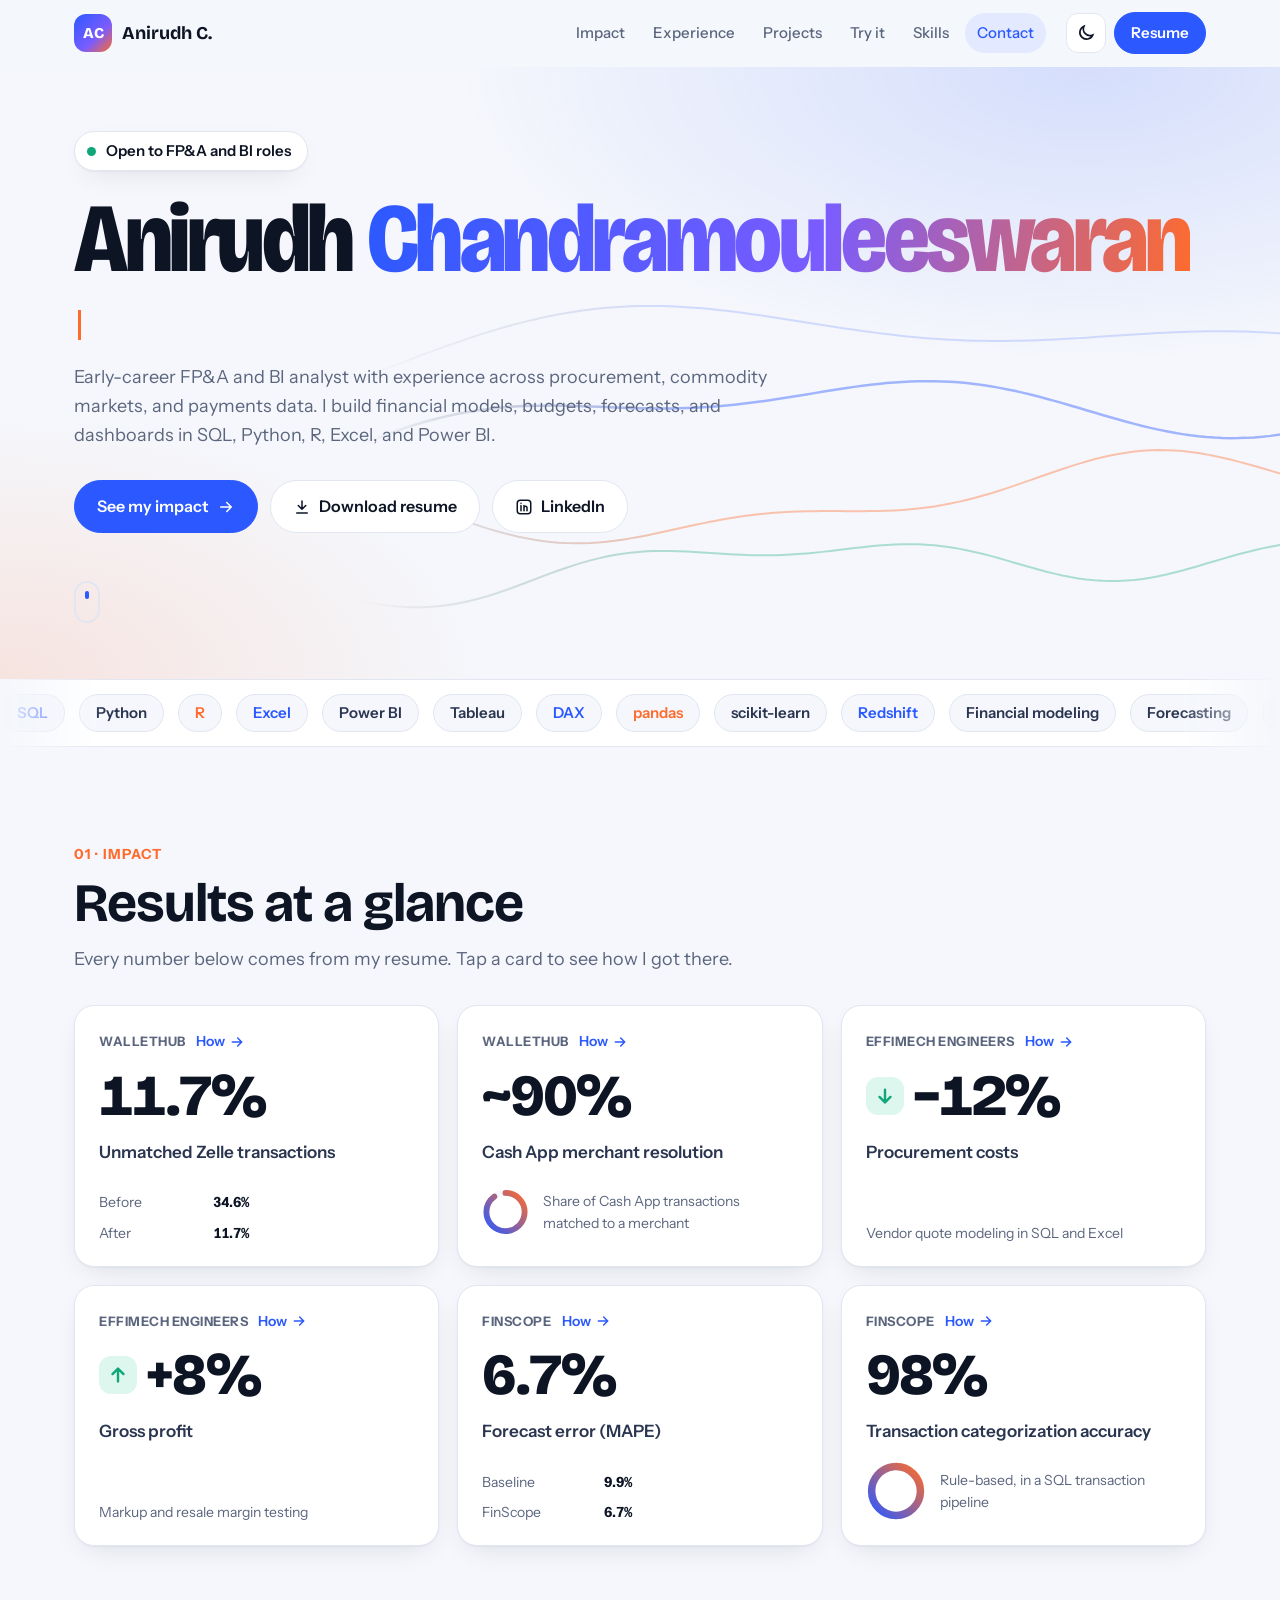
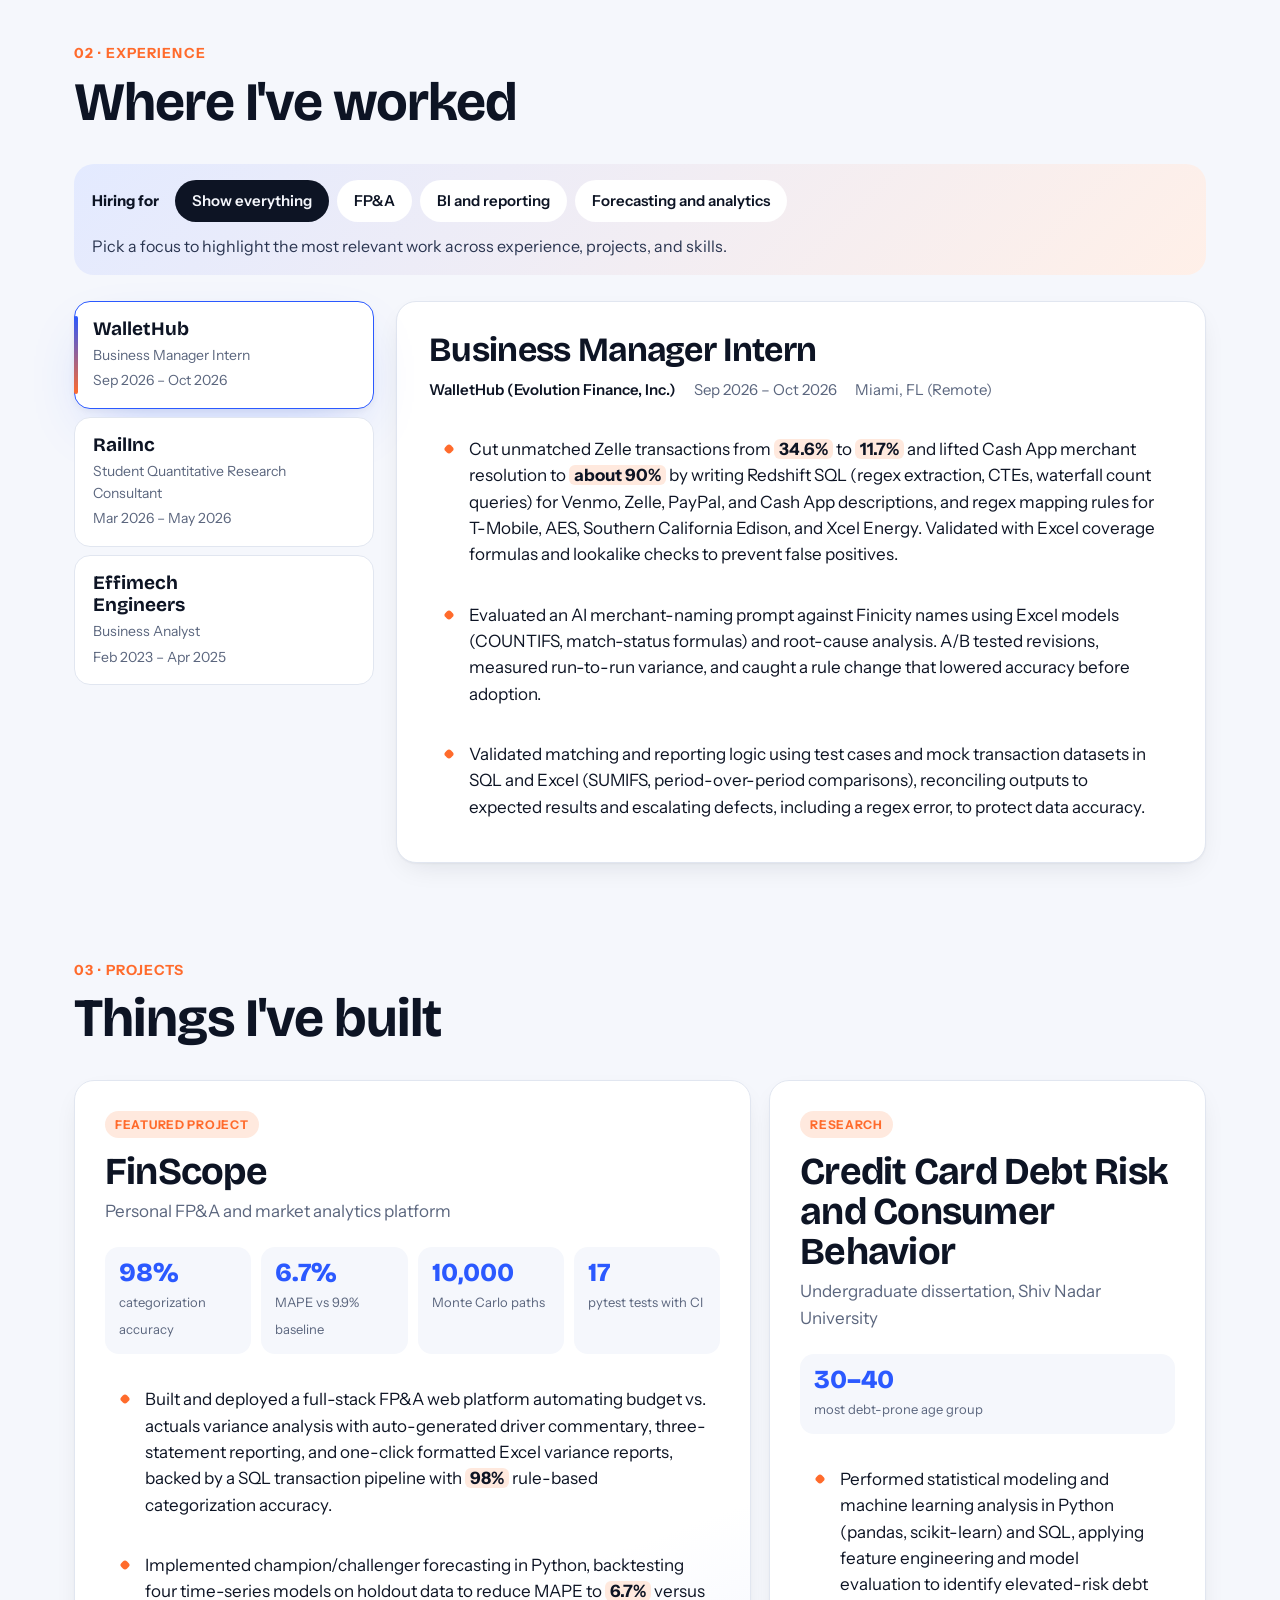
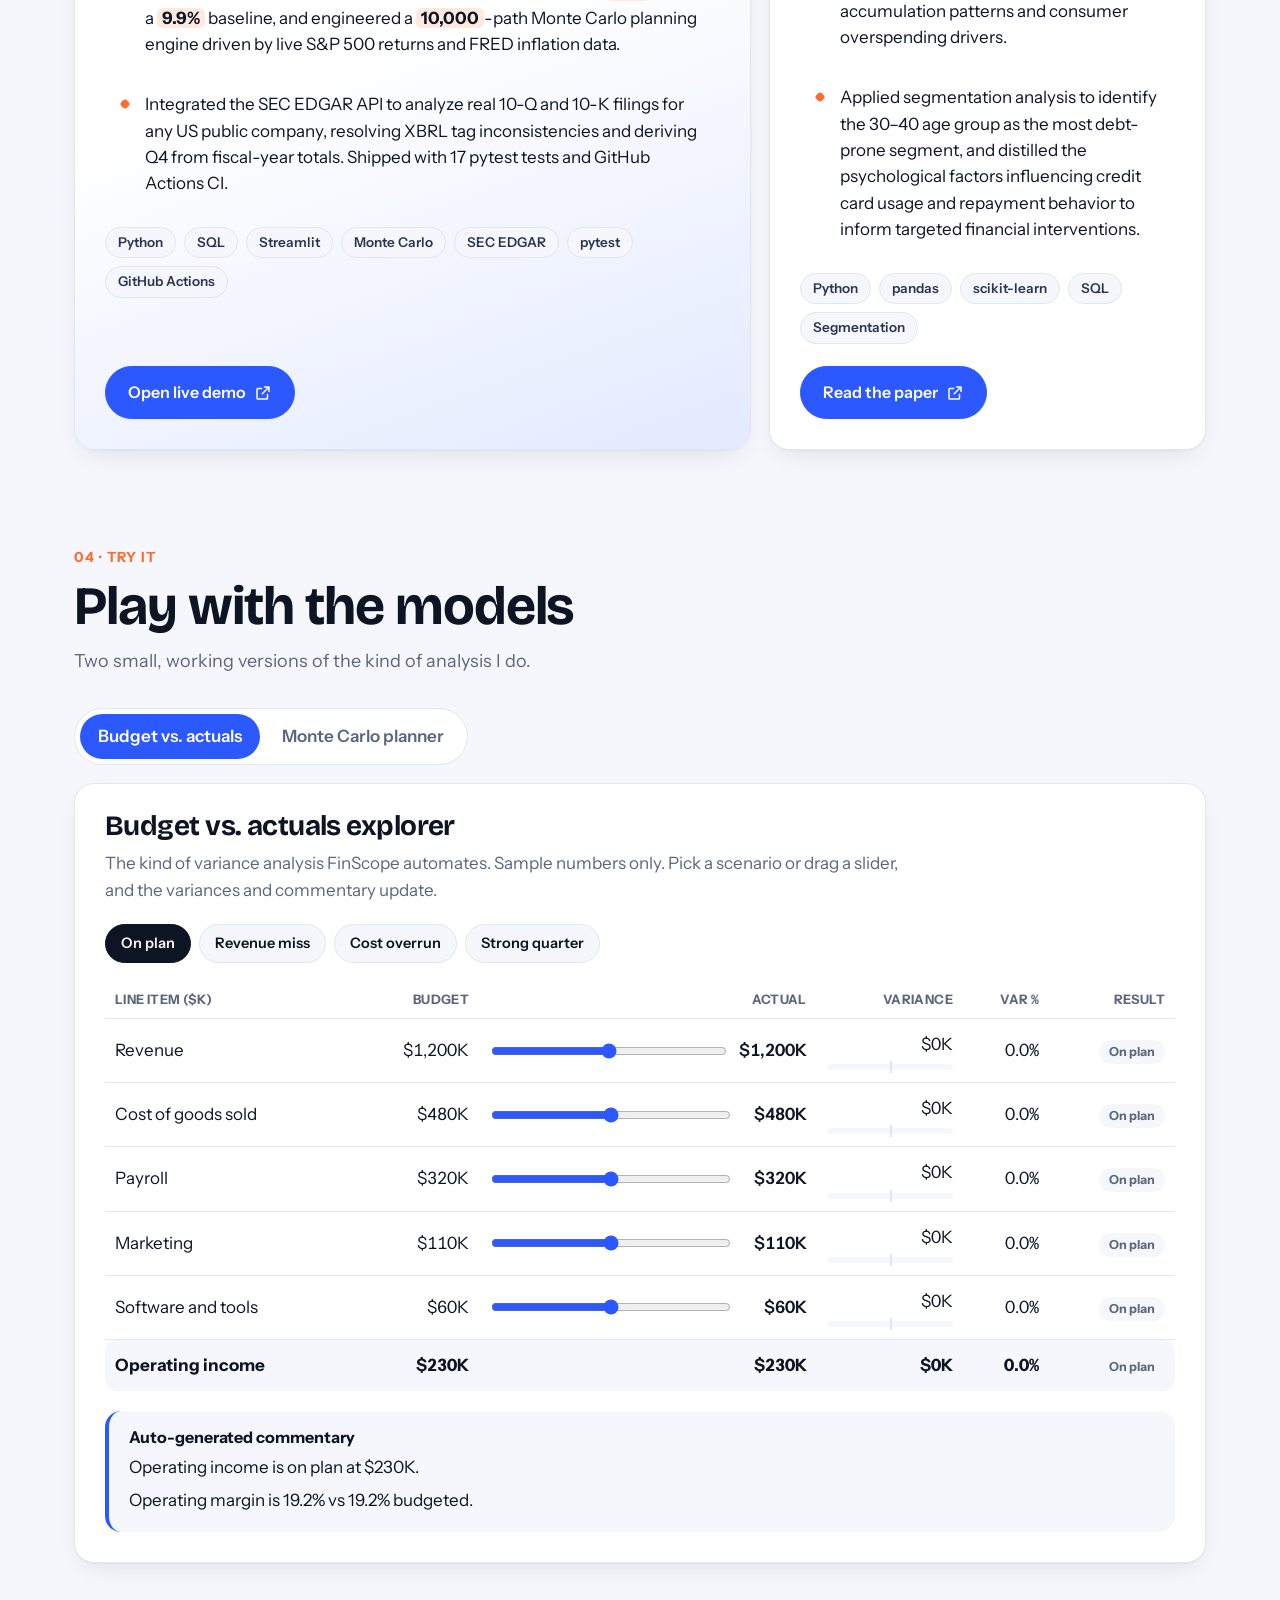
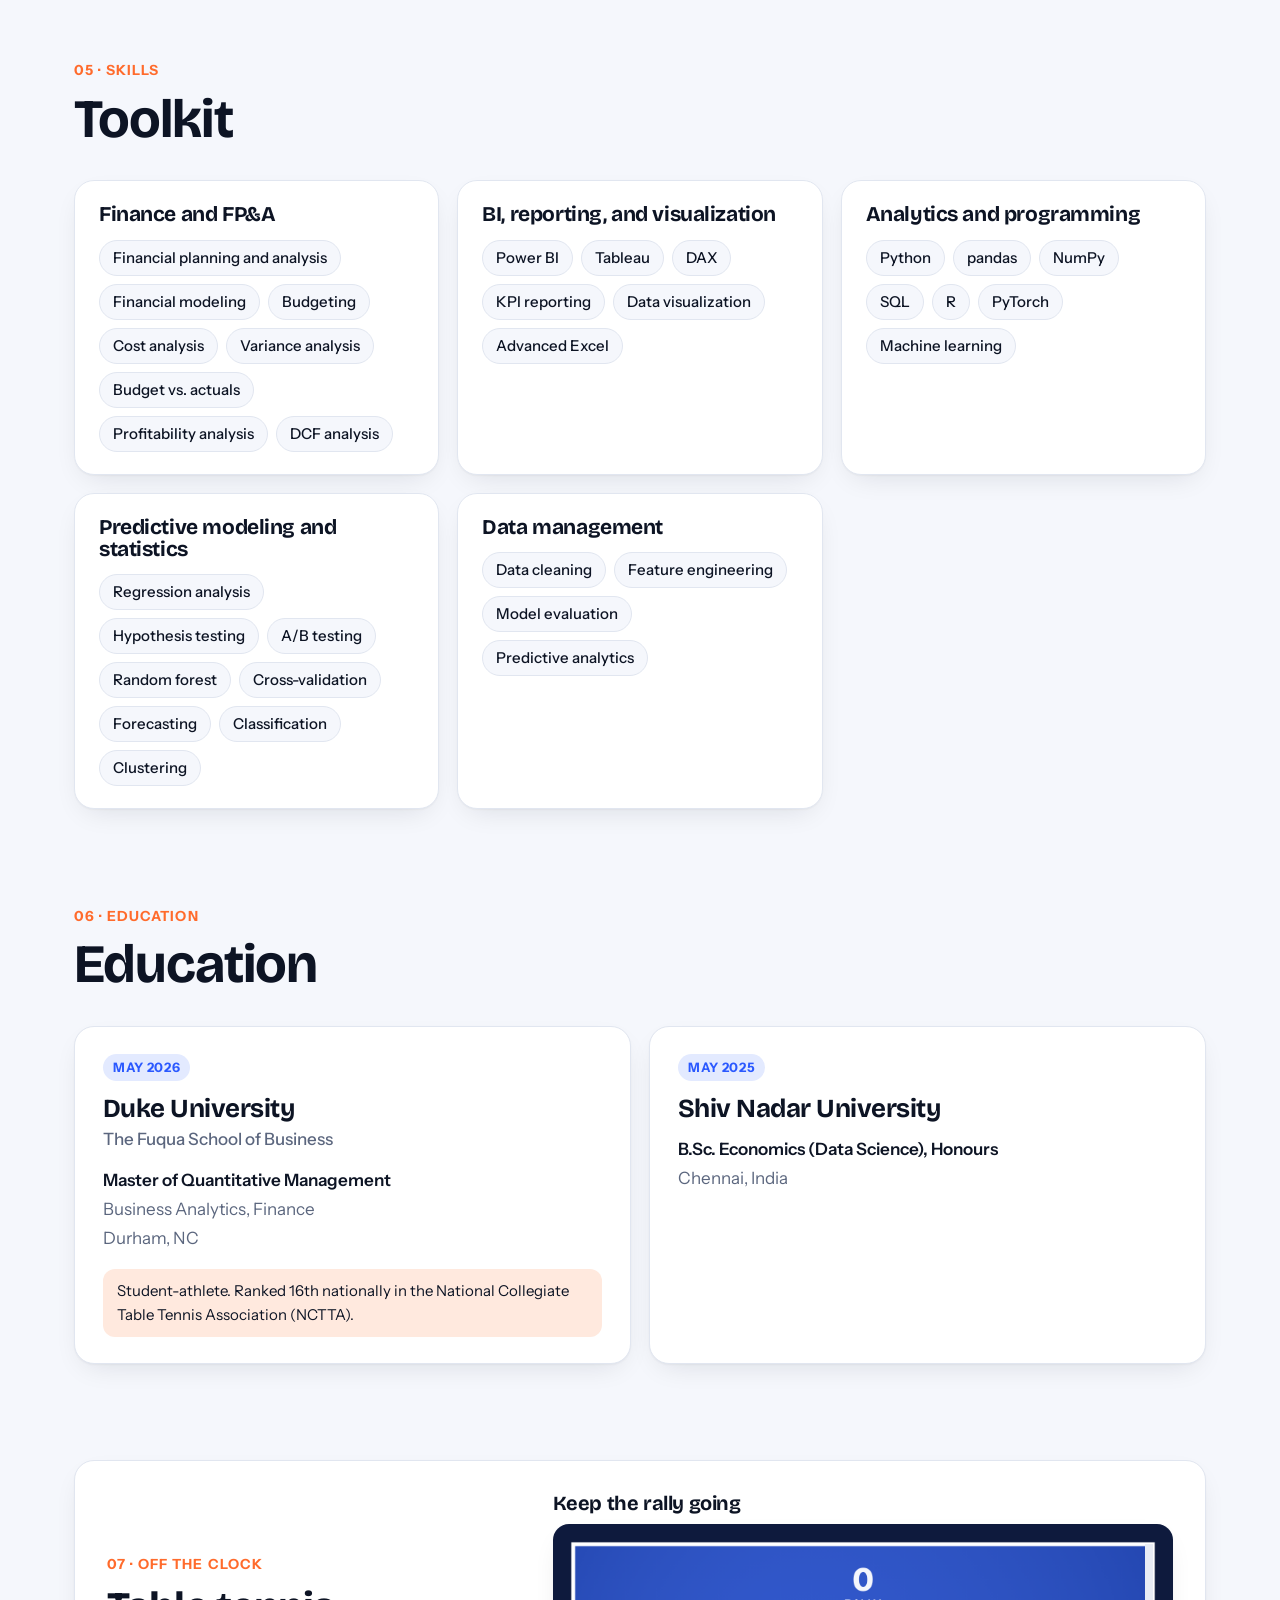
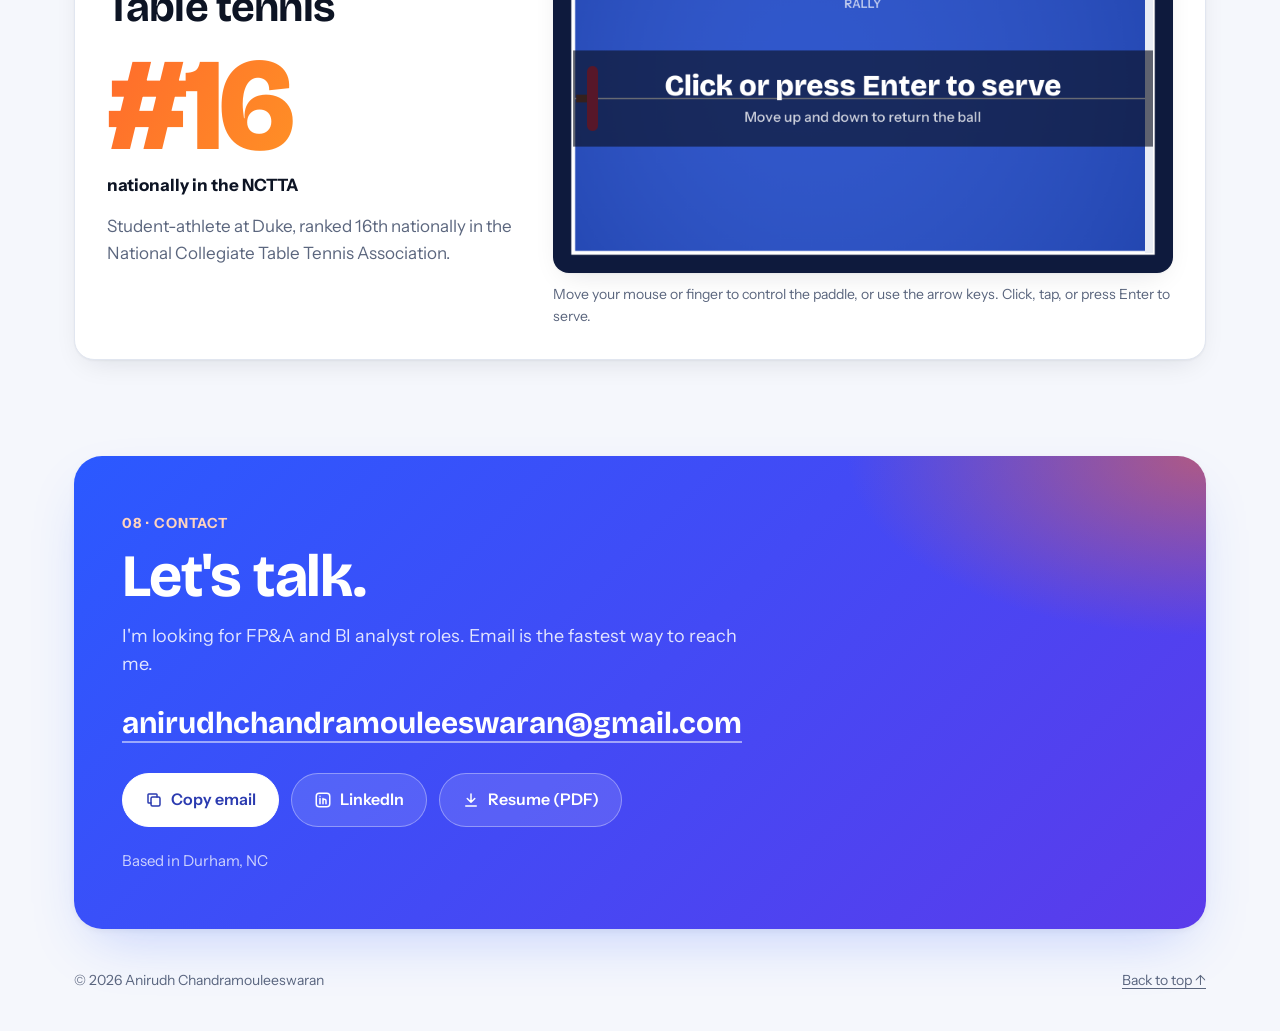
==== index.html @ bb1bf599 "Add files via upload" ====
<!DOCTYPE html>
<html lang="en">
<head>
  <meta charset="utf-8">
  <meta name="viewport" content="width=device-width, initial-scale=1, viewport-fit=cover">
  <title>Anirudh Chandramouleeswaran | FP&amp;A and BI Analyst</title>
  <meta name="description" content="Anirudh Chandramouleeswaran, FP&A and business intelligence analyst. Financial modeling, budgeting, forecasting, SQL, Python, R, Excel, and Power BI.">
  <meta property="og:title" content="Anirudh Chandramouleeswaran | FP&A and BI Analyst">
  <meta property="og:description" content="Financial modeling, budgeting, forecasting, and dashboards. Cut procurement costs 12%, raised gross profit 8%.">
  <meta property="og:type" content="website">
  <meta name="theme-color" content="#F5F7FC">
  <link rel="icon" href="data:image/svg+xml,%3Csvg xmlns='http://www.w3.org/2000/svg' viewBox='0 0 32 32'%3E%3Crect width='32' height='32' rx='9' fill='%232B59FF'/%3E%3Cpath d='M7 22 L13 15 L18 19 L25 9' fill='none' stroke='white' stroke-width='3' stroke-linecap='round' stroke-linejoin='round'/%3E%3Ccircle cx='25' cy='9' r='3' fill='%23FF6B2C'/%3E%3C/svg%3E">
  <link rel="preconnect" href="https://fonts.googleapis.com">
  <link rel="preconnect" href="https://fonts.gstatic.com" crossorigin>
  <link href="https://fonts.googleapis.com/css2?family=Bricolage+Grotesque:opsz,wdth,wght@12..96,75..100,500..800&family=Instrument+Sans:wght@400;500;600;700&display=swap" rel="stylesheet">
  <link rel="stylesheet" href="styles.css">
</head>
<body>
  <a class="skip" href="#main">Skip to content</a>
  <div class="progress" aria-hidden="true"><span id="progressBar"></span></div>

  <header class="top" id="top">
    <div class="top-inner">
      <a class="logo" href="#hero" aria-label="Back to start">
        <span class="logo-mark" aria-hidden="true">AC</span>
        <span class="logo-name">Anirudh C.</span>
      </a>
      <nav class="nav" id="nav" aria-label="Primary">
        <a href="#impact">Impact</a>
        <a href="#experience">Experience</a>
        <a href="#projects">Projects</a>
        <a href="#playground">Try it</a>
        <a href="#skills">Skills</a>
        <a href="#contact">Contact</a>
      </nav>
      <div class="top-actions">
        <button class="icon-btn" id="themeBtn" type="button" aria-label="Switch to dark mode">
          <svg class="i-moon" viewBox="0 0 24 24" aria-hidden="true"><path d="M20 14.5A8 8 0 0 1 9.5 4a8 8 0 1 0 10.5 10.5Z"/></svg>
          <svg class="i-sun" viewBox="0 0 24 24" aria-hidden="true"><circle cx="12" cy="12" r="4.2"/><path d="M12 2v2.5M12 19.5V22M2 12h2.5M19.5 12H22M4.9 4.9l1.8 1.8M17.3 17.3l1.8 1.8M4.9 19.1l1.8-1.8M17.3 6.7l1.8-1.8"/></svg>
        </button>
        <a class="btn btn-sm btn-primary hide-sm" id="topResume" href="assets/resume.pdf" download>Resume</a>
        <button class="icon-btn menu-btn" id="menuBtn" type="button" aria-label="Open menu" aria-expanded="false" aria-controls="nav">
          <svg viewBox="0 0 24 24" aria-hidden="true"><path d="M4 7h16M4 12h16M4 17h16"/></svg>
        </button>
      </div>
    </div>
  </header>

  <main id="main">
    <section class="hero" id="hero" aria-labelledby="name">
      <canvas class="hero-bg" id="heroBg" aria-hidden="true"></canvas>
      <div class="wrap hero-inner">
        <p class="status" id="status"></p>
        <h1 class="name" id="name"><span class="n-first" id="nFirst"></span> <span class="n-last" id="nLast"></span></h1>
        <p class="rotator"><span class="sr" id="roleSr"></span><span aria-hidden="true"><span id="rot"></span><span class="caret"></span></span></p>
        <p class="summary" id="summary"></p>
        <div class="actions" id="heroActions"></div>
        <a class="scroll-cue" href="#impact" aria-label="Scroll to results"><span></span></a>
      </div>
    </section>

    <div class="marquee" aria-hidden="true"><div class="marquee-track" id="marquee"></div></div>

    <section id="impact" class="wrap sec" aria-labelledby="h-impact">
      <div class="sec-head">
        <p class="kicker">01 · Impact</p>
        <h2 id="h-impact">Results at a glance</h2>
        <p class="sec-sub">Every number below comes from my resume. Tap a card to see how I got there.</p>
      </div>
      <div class="impact-grid" id="impactGrid"></div>
    </section>

    <section id="experience" class="wrap sec" aria-labelledby="h-exp">
      <div class="sec-head">
        <p class="kicker">02 · Experience</p>
        <h2 id="h-exp">Where I've worked</h2>
      </div>
      <div class="lens" aria-labelledby="lensLabel">
        <p class="lens-label" id="lensLabel">Hiring for</p>
        <div class="lens-row" id="lensRow" role="group" aria-labelledby="lensLabel"></div>
        <p class="lens-pitch" id="lensPitch" aria-live="polite"></p>
      </div>
      <div class="exp">
        <div class="exp-tabs" id="expTabs" role="tablist" aria-label="Employers"></div>
        <div class="exp-panel" id="expPanel" role="tabpanel"></div>
      </div>
    </section>

    <section id="projects" class="wrap sec" aria-labelledby="h-proj">
      <div class="sec-head">
        <p class="kicker">03 · Projects</p>
        <h2 id="h-proj">Things I've built</h2>
      </div>
      <div class="projects" id="projList"></div>
    </section>

    <section id="playground" class="wrap sec" aria-labelledby="h-play">
      <div class="sec-head">
        <p class="kicker">04 · Try it</p>
        <h2 id="h-play">Play with the models</h2>
        <p class="sec-sub">Two small, working versions of the kind of analysis I do.</p>
      </div>
      <div class="seg" role="tablist" aria-label="Interactive demos">
        <button role="tab" id="tab-var" aria-controls="panel-var" aria-selected="true" type="button">Budget vs. actuals</button>
        <button role="tab" id="tab-mc" aria-controls="panel-mc" aria-selected="false" tabindex="-1" type="button">Monte Carlo planner</button>
      </div>
      <div class="card panel" id="panel-var" role="tabpanel" aria-labelledby="tab-var"></div>
      <div class="card panel" id="panel-mc" role="tabpanel" aria-labelledby="tab-mc" hidden></div>
    </section>

    <section id="skills" class="wrap sec" aria-labelledby="h-skills">
      <div class="sec-head">
        <p class="kicker">05 · Skills</p>
        <h2 id="h-skills">Toolkit</h2>
      </div>
      <div class="skills" id="skillList"></div>
    </section>

    <section id="education" class="wrap sec" aria-labelledby="h-edu">
      <div class="sec-head">
        <p class="kicker">06 · Education</p>
        <h2 id="h-edu">Education</h2>
      </div>
      <div class="edu" id="eduList"></div>
    </section>

    <section id="tt" class="wrap sec" aria-labelledby="h-tt">
      <div class="tt card" id="ttBox"></div>
    </section>

    <section id="contact" class="wrap sec" aria-labelledby="h-contact">
      <div class="contact" id="contactBox"></div>
    </section>
  </main>

  <footer class="wrap foot">
    <p id="footText"></p>
    <a href="#hero">Back to top ↑</a>
  </footer>

  <button class="to-top" id="toTop" type="button" aria-label="Back to top">
    <svg viewBox="0 0 24 24" aria-hidden="true"><path d="M12 19V5M5 12l7-7 7 7"/></svg>
  </button>

  <dialog id="story" aria-labelledby="storyTitle">
    <div class="story" id="storyBody"></div>
  </dialog>

  <div class="toast" id="toast" role="status" aria-live="polite"></div>

  <noscript><p class="wrap">This page needs JavaScript. You can still download the resume at <a href="assets/resume.pdf">assets/resume.pdf</a>.</p></noscript>
  <script src="script.js"></script>
</body>
</html>
---- styles.css ----
/* Bright, modern palette: cobalt primary, table-tennis orange accent, mint for "good". */
:root {
  --bg: #F5F7FC;
  --bg-2: #EAF0FF;
  --surface: #FFFFFF;
  --ink: #0D1424;
  --ink-2: #2A3550;
  --muted: #5B667E;
  --line: #E1E6F0;
  --primary: #2B59FF;
  --primary-ink: #FFFFFF;
  --primary-soft: #E3EAFF;
  --accent: #FF6B2C;
  --accent-soft: #FFE9DE;
  --good: #0FA678;
  --good-soft: #DDF6EE;
  --bad: #E5484D;
  --bad-soft: #FDE4E5;
  --shadow: 0 1px 2px rgba(13,20,36,.04), 0 10px 30px -12px rgba(13,20,36,.14);
  --shadow-lg: 0 2px 6px rgba(13,20,36,.05), 0 24px 60px -20px rgba(43,89,255,.28);
  --chart-bg: #0F1730;

  --display: "Bricolage Grotesque", "Segoe UI", system-ui, -apple-system, sans-serif;
  --text: "Instrument Sans", "Segoe UI", system-ui, -apple-system, sans-serif;
  --max: 1180px;
  --r: 20px;
  color-scheme: light;
}
@media (prefers-color-scheme: dark) {
  :root:not([data-theme="light"]) {
    --bg: #0A0F1E; --bg-2: #111A33; --surface: #121A2F; --ink: #EEF2FB; --ink-2: #C9D2E6; --muted: #98A3BC; --line: #233050;
    --primary: #6E8CFF; --primary-ink: #0A0F1E; --primary-soft: #1B2752; --accent: #FF8A4C; --accent-soft: #3A2318;
    --good: #2FD3A0; --good-soft: #10332A; --bad: #FF6B70; --bad-soft: #3A1A1D;
    --shadow: 0 1px 2px rgba(0,0,0,.3), 0 12px 32px -14px rgba(0,0,0,.6);
    --shadow-lg: 0 24px 60px -20px rgba(110,140,255,.35);
    color-scheme: dark;
  }
}
:root[data-theme="dark"] {
  --bg: #0A0F1E; --bg-2: #111A33; --surface: #121A2F; --ink: #EEF2FB; --ink-2: #C9D2E6; --muted: #98A3BC; --line: #233050;
  --primary: #6E8CFF; --primary-ink: #0A0F1E; --primary-soft: #1B2752; --accent: #FF8A4C; --accent-soft: #3A2318;
  --good: #2FD3A0; --good-soft: #10332A; --bad: #FF6B70; --bad-soft: #3A1A1D;
  --shadow: 0 1px 2px rgba(0,0,0,.3), 0 12px 32px -14px rgba(0,0,0,.6);
  --shadow-lg: 0 24px 60px -20px rgba(110,140,255,.35);
  color-scheme: dark;
}

* { box-sizing: border-box; }
html { scroll-behavior: smooth; scroll-padding-top: 88px; -webkit-text-size-adjust: 100%; }
body { margin: 0; background: var(--bg); color: var(--ink); font: 400 17px/1.6 var(--text); -webkit-font-smoothing: antialiased; overflow-x: hidden; }
a { color: var(--primary); text-underline-offset: 3px; }
button { font: inherit; color: inherit; }
svg { display: block; }
:focus-visible { outline: 3px solid var(--primary); outline-offset: 3px; border-radius: 8px; }
.sr { position: absolute; width: 1px; height: 1px; overflow: hidden; clip: rect(0 0 0 0); white-space: nowrap; }
.skip { position: absolute; left: -999px; top: 10px; z-index: 100; background: var(--ink); color: var(--bg); padding: 8px 14px; border-radius: 8px; }
.skip:focus { left: 10px; }
.wrap { max-width: var(--max); margin: 0 auto; padding-left: 24px; padding-right: 24px; }

h1, h2, h3, h4 { font-family: var(--display); margin: 0; line-height: 1.05; font-weight: 700; letter-spacing: -.02em; }

/* Buttons */
.btn { display: inline-flex; align-items: center; gap: 8px; padding: 13px 22px; border-radius: 999px; font-weight: 600; font-size: 16px; text-decoration: none; border: 1.5px solid var(--line); background: var(--surface); color: var(--ink); cursor: pointer; transition: transform .15s, box-shadow .2s, border-color .2s, background .2s; }
.btn:hover { transform: translateY(-2px); box-shadow: var(--shadow); border-color: var(--ink-2); }
.btn-primary { background: var(--primary); border-color: var(--primary); color: var(--primary-ink); }
.btn-primary:hover { border-color: var(--primary); box-shadow: var(--shadow-lg); }
.btn-sm { padding: 8px 16px; font-size: 15px; }
.btn svg { width: 18px; height: 18px; stroke: currentColor; fill: none; stroke-width: 2; stroke-linecap: round; stroke-linejoin: round; }
.icon-btn { width: 40px; height: 40px; display: grid; place-items: center; border-radius: 12px; border: 1.5px solid var(--line); background: var(--surface); cursor: pointer; }
.icon-btn:hover { border-color: var(--ink-2); }
.icon-btn svg { width: 20px; height: 20px; stroke: var(--ink); fill: none; stroke-width: 2; stroke-linecap: round; }
.i-sun { display: none !important; }
:root[data-theme="dark"] .i-sun { display: block !important; }
:root[data-theme="dark"] .i-moon { display: none !important; }

/* Progress bar */
.progress { position: fixed; inset: 0 0 auto; height: 3px; z-index: 60; }
.progress span { display: block; height: 100%; width: 100%; transform-origin: 0 50%; transform: scaleX(0); background: linear-gradient(90deg, var(--primary), var(--accent)); }

/* Header */
.top { position: sticky; top: 0; z-index: 50; background: color-mix(in srgb, var(--bg) 82%, transparent); backdrop-filter: saturate(1.4) blur(14px); border-bottom: 1px solid transparent; transition: border-color .2s; }
.top.scrolled { border-bottom-color: var(--line); }
.top-inner { max-width: var(--max); margin: 0 auto; padding: 12px 24px; display: flex; align-items: center; gap: 20px; }
.logo { display: flex; align-items: center; gap: 10px; text-decoration: none; color: var(--ink); font-weight: 700; }
.logo-mark { width: 38px; height: 38px; border-radius: 12px; display: grid; place-items: center; font: 800 15px var(--display); color: #fff; background: linear-gradient(135deg, var(--primary), #7A5CFF 60%, var(--accent)); }
.logo-name { font: 700 18px var(--display); }
.nav { display: flex; gap: 4px; margin-left: auto; }
.nav a { padding: 8px 12px; border-radius: 999px; color: var(--muted); text-decoration: none; font-weight: 500; font-size: 15px; transition: color .15s, background .15s; }
.nav a:hover { color: var(--ink); background: var(--surface); }
.nav a.on { color: var(--primary); background: var(--primary-soft); }
.top-actions { display: flex; align-items: center; gap: 8px; }
.menu-btn { display: none; }

/* Hero */
.hero { position: relative; overflow: hidden; padding: 64px 0 56px; background:
  radial-gradient(900px 420px at 85% 0%, color-mix(in srgb, var(--primary) 16%, transparent), transparent 70%),
  radial-gradient(700px 380px at 0% 100%, color-mix(in srgb, var(--accent) 14%, transparent), transparent 70%); }
.hero-bg { position: absolute; inset: 0; width: 100%; height: 100%; pointer-events: none; }
.hero-inner { position: relative; }
.status { display: inline-flex; align-items: center; gap: 10px; margin: 0 0 22px; padding: 7px 16px 7px 12px; border-radius: 999px; background: var(--surface); border: 1px solid var(--line); font-weight: 600; font-size: 15px; box-shadow: var(--shadow); }
.status::before { content: ""; width: 9px; height: 9px; border-radius: 50%; background: var(--good); animation: ping 2.2s ease-out infinite; }
@keyframes ping { 0% { box-shadow: 0 0 0 0 color-mix(in srgb, var(--good) 55%, transparent); } 70%, 100% { box-shadow: 0 0 0 10px transparent; } }

/* Name: sized by script so it never breaks inside a word */
.name { font-family: var(--display); font-weight: 800; font-variation-settings: "wdth" 88; letter-spacing: -.035em; line-height: .95; white-space: nowrap; font-size: 64px; margin: 0; }
.name .n-last { background: linear-gradient(100deg, var(--primary) 0%, #7A5CFF 55%, var(--accent) 100%); -webkit-background-clip: text; background-clip: text; color: transparent; }
.name.stack .n-first, .name.stack .n-last { display: block; }
.name.stack .n-last { margin-top: .04em; }

.rotator { margin: 22px 0 0; font: 600 clamp(22px, 3vw, 30px)/1.2 var(--display); color: var(--ink-2); min-height: 1.25em; }
.caret { display: inline-block; width: 3px; height: 1em; margin-left: 4px; vertical-align: -0.12em; background: var(--accent); animation: blink 1s steps(1) infinite; }
@keyframes blink { 50% { opacity: 0; } }
.summary { margin: 18px 0 0; max-width: 40em; color: var(--muted); font-size: 18px; }
.actions { display: flex; flex-wrap: wrap; gap: 12px; margin-top: 30px; }
.scroll-cue { display: block; width: 26px; height: 42px; border: 2px solid var(--line); border-radius: 14px; margin-top: 48px; position: relative; }
.scroll-cue span { position: absolute; left: 50%; top: 8px; width: 4px; height: 8px; margin-left: -2px; border-radius: 2px; background: var(--primary); animation: cue 1.8s ease-in-out infinite; }
@keyframes cue { 0% { transform: translateY(0); opacity: 1; } 80% { transform: translateY(14px); opacity: 0; } 100% { opacity: 0; } }

/* Marquee */
.marquee { overflow: hidden; border-block: 1px solid var(--line); background: var(--surface); padding: 14px 0; -webkit-mask: linear-gradient(90deg, transparent, #000 8%, #000 92%, transparent); mask: linear-gradient(90deg, transparent, #000 8%, #000 92%, transparent); }
.marquee-track { display: flex; gap: 14px; width: max-content; animation: slide 45s linear infinite; }
.marquee:hover .marquee-track { animation-play-state: paused; }
.marquee-track span { white-space: nowrap; padding: 6px 16px; border-radius: 999px; background: var(--bg); border: 1px solid var(--line); font-weight: 600; font-size: 15px; color: var(--ink-2); }
.marquee-track span:nth-child(3n+1) { color: var(--primary); }
.marquee-track span:nth-child(5n+3) { color: var(--accent); }
@keyframes slide { to { transform: translateX(-50%); } }

/* Sections */
.sec { padding-top: 96px; }
.sec-head { margin-bottom: 32px; max-width: 46em; }
.kicker { margin: 0 0 10px; font-weight: 700; font-size: 14px; letter-spacing: .08em; text-transform: uppercase; color: var(--accent); }
.sec h2 { font-size: clamp(34px, 4.6vw, 54px); }
.sec-sub { margin: 12px 0 0; color: var(--muted); font-size: 18px; }
.card { background: var(--surface); border: 1px solid var(--line); border-radius: var(--r); box-shadow: var(--shadow); }

/* Hover spotlight */
.spot { position: relative; isolation: isolate; }
.spot::after { content: ""; position: absolute; inset: 0; border-radius: inherit; pointer-events: none; z-index: -1; opacity: 0; transition: opacity .25s;
  background: radial-gradient(360px circle at var(--mx, 50%) var(--my, 50%), color-mix(in srgb, var(--primary) 12%, transparent), transparent 60%); }
.spot:hover::after { opacity: 1; }

/* Impact cards */
.impact-grid { display: grid; grid-template-columns: repeat(3, 1fr); gap: 18px; }
.kpi { text-align: left; padding: 24px 24px 22px; cursor: pointer; display: flex; flex-direction: column; gap: 14px; min-height: 230px; transition: transform .2s, box-shadow .2s, border-color .2s; }
.kpi:hover { transform: translateY(-4px); box-shadow: var(--shadow-lg); border-color: color-mix(in srgb, var(--primary) 40%, var(--line)); }
.kpi-top { display: flex; justify-content: space-between; align-items: center; gap: 10px; }
.kpi-where { font-size: 13px; font-weight: 700; letter-spacing: .04em; text-transform: uppercase; color: var(--muted); }
.kpi-more { font-size: 14px; font-weight: 600; color: var(--primary); display: inline-flex; align-items: center; gap: 4px; }
.kpi-more svg { width: 16px; height: 16px; stroke: currentColor; fill: none; stroke-width: 2.2; stroke-linecap: round; transition: transform .2s; }
.kpi:hover .kpi-more svg { transform: translateX(3px); }
.kpi-num { font: 800 clamp(44px, 5vw, 58px)/1 var(--display); letter-spacing: -.03em; font-variant-numeric: tabular-nums; display: flex; align-items: center; gap: 8px; }
.kpi-num .arrow { width: 38px; height: 38px; border-radius: 12px; display: grid; place-items: center; }
.kpi-num .arrow svg { width: 22px; height: 22px; stroke: currentColor; fill: none; stroke-width: 2.6; stroke-linecap: round; stroke-linejoin: round; }
.kpi-num .arrow.good { background: var(--good-soft); color: var(--good); }
.kpi-label { display: block; font-weight: 600; font-size: 17px; color: var(--ink-2); margin: 0; }
.kpi-viz { margin-top: auto; }
.bars { display: grid; gap: 8px; }
.bar-row { display: grid; grid-template-columns: 74px 1fr 56px; align-items: center; gap: 10px; font-size: 14px; color: var(--muted); }
.bar-row b { color: var(--ink); text-align: right; font-variant-numeric: tabular-nums; }
.bar { height: 10px; border-radius: 6px; background: var(--bg); overflow: hidden; }
.bar i { display: block; height: 100%; width: 0; border-radius: 6px; transition: width 1.2s cubic-bezier(.2,.8,.2,1); }
.bar i.was { background: color-mix(in srgb, var(--muted) 45%, transparent); }
.bar i.now { background: linear-gradient(90deg, var(--primary), #7A5CFF); }
.ring-wrap { display: flex; align-items: center; gap: 14px; }
.ring { width: 64px; height: 64px; transform: rotate(-90deg); }
.ring circle { fill: none; stroke-width: 8; }
.ring .rt { stroke: var(--bg); }
.ring .rv { stroke: url(#ringGrad); stroke-linecap: round; stroke-dasharray: 1; stroke-dashoffset: 1; transition: stroke-dashoffset 1.3s cubic-bezier(.2,.8,.2,1); }
.ring-note { display: block; font-size: 14px; color: var(--muted); margin: 0; }
.delta-note { display: block; font-size: 14px; color: var(--muted); margin: 0; }

/* Lens */
.lens { display: grid; grid-template-columns: auto 1fr; align-items: center; gap: 10px 16px; padding: 16px 18px; border-radius: var(--r); background: linear-gradient(135deg, var(--primary-soft), color-mix(in srgb, var(--accent-soft) 70%, var(--surface))); margin-bottom: 26px; }
.lens-label { margin: 0; font-weight: 700; font-size: 15px; }
.lens-row { display: flex; flex-wrap: wrap; gap: 8px; }
.chip-btn { padding: 8px 16px; border-radius: 999px; border: 1.5px solid transparent; background: var(--surface); font-weight: 600; font-size: 15px; cursor: pointer; transition: background .15s, color .15s, transform .15s; }
.chip-btn:hover { transform: translateY(-1px); border-color: var(--line); }
.chip-btn[aria-pressed="true"] { background: var(--ink); color: var(--bg); }
.lens-pitch { grid-column: 1 / -1; margin: 2px 0 0; color: var(--ink-2); font-size: 16px; min-height: 1.6em; }
[data-lens] { transition: opacity .25s, background-color .25s; }
.dim { opacity: .32; }
li.on { background: color-mix(in srgb, var(--primary) 9%, transparent); }

/* Experience tabs */
.exp { display: grid; grid-template-columns: 300px 1fr; gap: 22px; align-items: start; }
.exp-tabs { display: grid; gap: 8px; position: sticky; top: 96px; }
.exp-tab { text-align: left; padding: 16px 18px; border-radius: 16px; border: 1.5px solid var(--line); background: var(--surface); cursor: pointer; transition: border-color .2s, box-shadow .2s, transform .2s; position: relative; }
.exp-tab:hover { transform: translateX(3px); }
.exp-tab[aria-selected="true"] { border-color: var(--primary); box-shadow: var(--shadow-lg); }
.exp-tab[aria-selected="true"]::before { content: ""; position: absolute; left: -1.5px; top: 14px; bottom: 14px; width: 4px; border-radius: 4px; background: linear-gradient(var(--primary), var(--accent)); }
.exp-tab b { display: block; padding-right: 84px; font: 700 19px/1.2 var(--display); }
.exp-tab span { display: block; font-size: 14px; color: var(--muted); margin-top: 3px; }
.exp-tab .match { position: absolute; right: 12px; top: 12px; font-size: 12px; font-weight: 700; padding: 2px 8px; border-radius: 999px; background: var(--primary-soft); color: var(--primary); }
.exp-panel { padding: 30px 32px; }
.exp-panel h3 { font-size: clamp(26px, 3vw, 34px); }
.exp-meta { display: flex; flex-wrap: wrap; gap: 8px 18px; margin: 10px 0 0; color: var(--muted); font-size: 15px; }
.exp-meta strong { color: var(--ink); font-weight: 600; }
.blist { list-style: none; padding: 0; margin: 22px 0 0; display: grid; gap: 10px; }
.blist li { position: relative; padding: 12px 14px 12px 40px; border-radius: 12px; line-height: 1.55; }
.blist li::before { content: ""; position: absolute; left: 16px; top: 21px; width: 8px; height: 8px; border-radius: 3px; background: var(--accent); transform: rotate(45deg); }
mark.num { background: var(--accent-soft); color: var(--ink); font-weight: 700; padding: 0 5px; border-radius: 6px; }
.panel-in { animation: panelIn .35s cubic-bezier(.2,.8,.2,1); }
@keyframes panelIn { from { opacity: 0; transform: translateY(8px); } to { opacity: 1; transform: none; } }

/* Projects */
.projects { display: grid; grid-template-columns: 1.55fr 1fr; gap: 18px; }
.proj { padding: 30px; display: flex; flex-direction: column; }
.proj.featured { background: linear-gradient(160deg, var(--surface) 55%, var(--primary-soft)); }
.proj-tag { align-self: flex-start; font-size: 12px; font-weight: 700; letter-spacing: .06em; text-transform: uppercase; padding: 4px 10px; border-radius: 999px; background: var(--accent-soft); color: var(--accent); margin-bottom: 14px; }
.proj h3 { font-size: clamp(28px, 3.2vw, 38px); }
.proj .sub { margin: 6px 0 0; color: var(--muted); }
.stats { display: grid; grid-template-columns: repeat(auto-fit, minmax(120px, 1fr)); gap: 10px; margin: 22px 0 6px; }
.stat { padding: 12px 14px; border-radius: 14px; background: var(--bg); }
.stat b { display: block; font: 800 26px/1.1 var(--display); color: var(--primary); }
.stat span { font-size: 13px; color: var(--muted); }
.proj .blist { margin-top: 14px; }
.tags { display: flex; flex-wrap: wrap; gap: 8px; list-style: none; padding: 0; margin: 18px 0 0; }
.tags li { font-size: 13.5px; font-weight: 600; padding: 4px 12px; border-radius: 999px; background: var(--bg); border: 1px solid var(--line); color: var(--ink-2); }
.proj-links { display: flex; gap: 10px; flex-wrap: wrap; margin-top: auto; padding-top: 22px; }

/* Playground */
.seg { display: inline-flex; padding: 5px; gap: 4px; border-radius: 999px; background: var(--surface); border: 1px solid var(--line); margin-bottom: 18px; flex-wrap: wrap; }
.seg button { border: 0; background: transparent; padding: 9px 18px; border-radius: 999px; font-weight: 600; cursor: pointer; color: var(--muted); }
.seg button[aria-selected="true"] { background: var(--primary); color: var(--primary-ink); }
.panel { padding: 28px 30px 30px; }
.panel[hidden] { display: none; }
.panel h3 { font-size: 28px; }
.panel .intro { color: var(--muted); margin: 8px 0 20px; max-width: 48em; }
.presets { display: flex; flex-wrap: wrap; gap: 8px; margin-bottom: 18px; }
.presets button { padding: 7px 15px; border-radius: 999px; border: 1.5px solid var(--line); background: var(--bg); font-weight: 600; font-size: 14.5px; cursor: pointer; }
.presets button:hover { border-color: var(--ink-2); }
.presets button.on { background: var(--ink); color: var(--bg); border-color: var(--ink); }
.vtable { width: 100%; border-collapse: collapse; font-variant-numeric: tabular-nums; }
.vtable th { text-align: right; font-size: 13px; font-weight: 700; letter-spacing: .03em; text-transform: uppercase; color: var(--muted); padding: 8px 10px; border-bottom: 1px solid var(--line); }
.vtable th:first-child, .vtable td:first-child { text-align: left; }
.vtable td { padding: 12px 10px; border-bottom: 1px solid var(--line); text-align: right; vertical-align: middle; }
.vtable .slider-cell { min-width: 200px; }
.vtable .slider-cell div { display: flex; align-items: center; gap: 10px; justify-content: flex-end; }
.vtable input[type=range] { flex: 1; min-width: 100px; accent-color: var(--primary); }
.vtable .aval { min-width: 64px; font-weight: 600; }
.vtable .tot td { font-weight: 700; border-bottom: 0; background: var(--bg); }
.vtable .tot td:first-child { border-radius: 12px 0 0 12px; }
.vtable .tot td:last-child { border-radius: 0 12px 12px 0; }
.badge { display: inline-block; padding: 2px 10px; border-radius: 999px; font-size: 12.5px; font-weight: 700; }
.badge.f { background: var(--good-soft); color: var(--good); }
.badge.u { background: var(--bad-soft); color: var(--bad); }
.badge.n { background: var(--bg); color: var(--muted); }
.vbar { height: 6px; border-radius: 4px; background: var(--bg); position: relative; margin-top: 6px; min-width: 80px; }
.vbar i { position: absolute; top: 0; bottom: 0; border-radius: 4px; transition: width .25s, left .25s; }
.vbar::after { content: ""; position: absolute; left: 50%; top: -3px; bottom: -3px; width: 2px; background: var(--line); }
.commentary { margin-top: 20px; padding: 18px 20px; border-radius: 16px; background: var(--bg); border-left: 4px solid var(--primary); }
.commentary h4 { font-size: 16px; margin: 0 0 8px; font-family: var(--text); font-weight: 700; letter-spacing: 0; }
.commentary p { margin: 0 0 6px; }
.commentary p:last-child { margin: 0; }

.mc-grid { display: grid; grid-template-columns: 270px 1fr; gap: 26px; align-items: start; }
.mc-ctl label { display: flex; justify-content: space-between; gap: 10px; font-weight: 600; font-size: 15px; margin-top: 16px; }
.mc-ctl label:first-child { margin-top: 0; }
.mc-ctl output { color: var(--primary); font-variant-numeric: tabular-nums; }
.mc-ctl input { width: 100%; accent-color: var(--primary); margin-top: 6px; }
.mc-chart canvas { width: 100%; height: 340px; display: block; border-radius: 16px; background: var(--chart-bg); touch-action: pan-y; cursor: crosshair; }
.mc-note { margin: 10px 0 0; font-size: 14.5px; color: var(--muted); min-height: 1.5em; }
.mc-read { display: grid; grid-template-columns: repeat(4, 1fr); gap: 10px; margin-top: 12px; }
.mc-read div { padding: 12px 14px; border-radius: 14px; background: var(--bg); }
.mc-read small { display: block; font-size: 12.5px; color: var(--muted); line-height: 1.3; }
.mc-read b { font: 800 22px/1.2 var(--display); font-variant-numeric: tabular-nums; }
.mc-read .mid b { color: var(--primary); }

/* Skills */
.skills { display: grid; grid-template-columns: repeat(auto-fit, minmax(320px, 1fr)); gap: 18px; }
.skill { padding: 22px 24px; }
.skill h3 { font-size: 21px; margin-bottom: 14px; }
.chips { display: flex; flex-wrap: wrap; gap: 8px; list-style: none; padding: 0; margin: 0; }
.chips li { padding: 5px 13px; border-radius: 999px; background: var(--bg); border: 1px solid var(--line); font-size: 15px; font-weight: 500; transition: background .2s, color .2s, transform .2s; }
.chips li:hover { background: var(--primary-soft); color: var(--primary); transform: translateY(-1px); }
.skill.on { border-color: color-mix(in srgb, var(--primary) 45%, var(--line)); box-shadow: var(--shadow-lg); }

/* Education */
.edu { display: grid; grid-template-columns: 1fr 1fr; gap: 18px; }
.edu-item { padding: 26px 28px; }
.edu-when { display: inline-block; font-weight: 700; font-size: 13px; letter-spacing: .05em; text-transform: uppercase; color: var(--primary); background: var(--primary-soft); padding: 3px 10px; border-radius: 999px; }
.edu-item h3 { font-size: 26px; margin-top: 14px; }
.edu-item .unit { margin: 4px 0 0; color: var(--muted); font-weight: 500; }
.edu-item .deg { margin: 14px 0 0; font-weight: 600; }
.edu-item .focus, .edu-item .loc { margin: 2px 0 0; color: var(--muted); }
.edu-item .note { margin: 16px 0 0; padding: 10px 14px; border-radius: 12px; background: var(--accent-soft); font-size: 15px; }

/* Table tennis */
.tt { padding: 32px; display: grid; grid-template-columns: .9fr 1.35fr; gap: 32px; align-items: center; overflow: hidden; }
.tt h2 { font-size: clamp(30px, 3.6vw, 42px); }
.tt .big { font: 800 clamp(84px, 11vw, 132px)/.9 var(--display); letter-spacing: -.04em; margin-top: 18px; background: linear-gradient(120deg, var(--accent), #FFB020); -webkit-background-clip: text; background-clip: text; color: transparent; }
.tt .big-l { margin: 6px 0 0; font-weight: 700; }
.tt .txt { color: var(--muted); margin: 14px 0 0; }
.game-box h3 { font-size: 20px; margin-bottom: 10px; display: flex; justify-content: space-between; gap: 10px; align-items: baseline; flex-wrap: wrap; }
.game-box h3 small { font: 600 14px var(--text); color: var(--muted); letter-spacing: 0; }
.game { width: 100%; aspect-ratio: 16 / 9; display: block; border-radius: 16px; touch-action: none; cursor: none; box-shadow: var(--shadow); }
.game-hint { font-size: 14px; color: var(--muted); margin: 10px 0 0; }

/* Contact */
.contact { padding: 56px 48px; border-radius: 28px; color: #fff; position: relative; overflow: hidden;
  background: radial-gradient(600px 300px at 100% 0%, rgba(255,107,44,.55), transparent 60%), linear-gradient(135deg, #2B59FF, #5B3BEB); box-shadow: var(--shadow-lg); }
.contact .kicker { color: #FFD3BE; }
.contact h2 { font-size: clamp(36px, 5vw, 60px); color: #fff; max-width: 14em; }
.contact p.lead { margin: 14px 0 0; font-size: 18px; color: rgba(255,255,255,.85); max-width: 36em; }
.contact .mail { display: inline-block; margin-top: 26px; font: 700 clamp(20px, 3vw, 30px)/1.2 var(--display); color: #fff; text-decoration: none; border-bottom: 2px solid rgba(255,255,255,.5); overflow-wrap: anywhere; }
.contact .mail:hover { border-bottom-color: #fff; }
.contact .actions .btn { background: rgba(255,255,255,.12); color: #fff; border-color: rgba(255,255,255,.35); }
.contact .actions .btn:hover { background: rgba(255,255,255,.22); border-color: #fff; }
.contact .actions .btn-white { background: #fff; color: #2B3BB0; border-color: #fff; }
.contact .actions .btn-white:hover { background: #fff; }
.contact .loc { margin: 22px 0 0; color: rgba(255,255,255,.75); font-size: 15px; }

.foot { display: flex; justify-content: space-between; gap: 16px; flex-wrap: wrap; padding-top: 40px; padding-bottom: 40px; color: var(--muted); font-size: 14px; }
.foot p { margin: 0; }
.foot a { color: var(--muted); }

.to-top { position: fixed; right: 20px; bottom: 20px; z-index: 40; width: 48px; height: 48px; border-radius: 16px; border: 0; background: var(--ink); cursor: pointer; display: grid; place-items: center; box-shadow: var(--shadow-lg); opacity: 0; transform: translateY(12px); pointer-events: none; transition: opacity .25s, transform .25s; }
.to-top.show { opacity: 1; transform: none; pointer-events: auto; }
.to-top svg { width: 22px; height: 22px; stroke: var(--bg); fill: none; stroke-width: 2.4; stroke-linecap: round; stroke-linejoin: round; }

/* Story drawer */
dialog { border: 0; padding: 0; margin: 0 0 0 auto; height: 100dvh; max-height: 100dvh; width: min(520px, 100vw); background: var(--surface); color: var(--ink); box-shadow: -30px 0 80px -30px rgba(13,20,36,.45); }
dialog::backdrop { background: rgba(10,15,30,.45); backdrop-filter: blur(4px); }
dialog[open] { animation: drawer .35s cubic-bezier(.2,.8,.2,1); }
@keyframes drawer { from { transform: translateX(40px); opacity: 0; } to { transform: none; opacity: 1; } }
.story { padding: 32px 30px 40px; padding-top: calc(32px + env(safe-area-inset-top, 0px)); }
.story-x { float: right; }
.story .where { margin: 0; font-weight: 700; font-size: 13px; letter-spacing: .05em; text-transform: uppercase; color: var(--accent); }
.story h3 { font-size: 32px; margin-top: 10px; clear: none; }
.story .big-num { font: 800 64px/1 var(--display); letter-spacing: -.03em; margin-top: 22px; background: linear-gradient(100deg, var(--primary), #7A5CFF); -webkit-background-clip: text; background-clip: text; color: transparent; }
.story h4 { font-family: var(--text); font-size: 15px; font-weight: 700; letter-spacing: .05em; text-transform: uppercase; color: var(--muted); margin: 28px 0 10px; }
.story .steps { list-style: none; padding: 0; margin: 0; counter-reset: s; display: grid; gap: 12px; }
.story .steps li { counter-increment: s; position: relative; padding: 14px 16px 14px 52px; border-radius: 14px; background: var(--bg); }
.story .steps li::before { content: counter(s); position: absolute; left: 14px; top: 13px; width: 26px; height: 26px; border-radius: 9px; display: grid; place-items: center; font: 800 14px var(--display); background: var(--primary); color: var(--primary-ink); }

/* Toast */
.toast { position: fixed; left: 50%; bottom: 28px; z-index: 90; transform: translate(-50%, 20px); padding: 11px 20px; border-radius: 999px; background: var(--ink); color: var(--bg); font-weight: 600; font-size: 15px; opacity: 0; pointer-events: none; transition: opacity .2s, transform .2s; }
.toast.show { opacity: 1; transform: translate(-50%, 0); }

/* Reveal on scroll */
.reveal { opacity: 0; transform: translateY(22px); transition: opacity .7s cubic-bezier(.2,.8,.2,1), transform .7s cubic-bezier(.2,.8,.2,1); transition-delay: var(--d, 0s); }
.reveal.in { opacity: 1; transform: none; }

/* Responsive */
@media (max-width: 1020px) {
  .impact-grid { grid-template-columns: repeat(2, 1fr); }
  .projects { grid-template-columns: 1fr; }
  .tt { grid-template-columns: 1fr; }
  .nav a { padding: 8px 9px; }
}
@media (max-width: 860px) {
  .menu-btn { display: grid; }
  .hide-sm { display: none; }
  .nav { position: absolute; top: 100%; left: 12px; right: 12px; margin: 0; flex-direction: column; gap: 2px; padding: 10px; background: var(--surface); border: 1px solid var(--line); border-radius: 18px; box-shadow: var(--shadow-lg); opacity: 0; transform: translateY(-8px); pointer-events: none; transition: opacity .2s, transform .2s; }
  .nav.open { opacity: 1; transform: none; pointer-events: auto; }
  .nav a { padding: 12px 14px; font-size: 17px; }
  .top-actions { margin-left: auto; }
  .exp { grid-template-columns: 1fr; }
  .exp-tabs { position: static; display: flex; overflow-x: auto; gap: 8px; padding-bottom: 4px; scrollbar-width: none; }
  .exp-tabs::-webkit-scrollbar { display: none; }
  .exp-tab { flex: 0 0 auto; min-width: 200px; }
  .exp-tab:hover { transform: none; }
  .exp-tab[aria-selected="true"]::before { left: 14px; right: 14px; top: auto; bottom: -1.5px; width: auto; height: 4px; }
  .mc-grid { grid-template-columns: 1fr; }
  .mc-read { grid-template-columns: repeat(2, 1fr); }
  .edu { grid-template-columns: 1fr; }
  .lens { grid-template-columns: 1fr; }
  dialog { margin: auto 0 0; width: 100vw; max-width: 100vw; height: auto; max-height: 88dvh; border-radius: 24px 24px 0 0; }
  @keyframes drawer { from { transform: translateY(40px); opacity: 0; } to { transform: none; opacity: 1; } }
}
@media (max-width: 640px) {
  body { font-size: 16px; }
  .wrap { padding-left: 18px; padding-right: 18px; }
  .top-inner { padding: 10px 18px; }
  .hero { padding: 40px 0 40px; }
  .sec { padding-top: 72px; }
  .impact-grid { grid-template-columns: 1fr; }
  .kpi { min-height: 0; }
  .exp-panel, .proj, .panel, .tt, .edu-item, .skill { padding: 22px 18px; }
  .contact { padding: 38px 22px; border-radius: 22px; }
  .vtable thead { display: none; }
  .vtable, .vtable tbody, .vtable tr, .vtable td { display: block; width: 100%; }
  .vtable tr { padding: 12px 0; border-bottom: 1px solid var(--line); }
  .vtable td { border: 0; padding: 3px 0; display: flex; justify-content: space-between; align-items: center; gap: 12px; text-align: right; }
  .vtable td::before { content: attr(data-l); color: var(--muted); font-size: 14px; text-align: left; }
  .vtable td:first-child { font-weight: 700; font-size: 17px; }
  .vtable td:first-child::before { content: none; }
  .vtable .slider-cell { min-width: 0; }
  .vtable .slider-cell div { width: 100%; }
  .vtable .tot { padding: 12px; border-radius: 12px; background: var(--bg); border: 0; margin-top: 8px; }
  .vtable .tot td { background: transparent; }
  .vbar-cell .vbar { display: none; }
  .mc-chart canvas { height: 260px; }
  .skills { grid-template-columns: 1fr; }
  .to-top { display: none; }
  .seg { display: grid; grid-template-columns: 1fr 1fr; width: 100%; border-radius: 16px; }
  .seg button { padding: 10px 8px; font-size: 15px; border-radius: 12px; }
  .logo-name { display: none; }
}
@media (prefers-reduced-motion: reduce) {
  html { scroll-behavior: auto; }
  *, *::before, *::after { animation-duration: .001s !important; animation-iteration-count: 1 !important; transition-duration: .001s !important; }
  .reveal { opacity: 1; transform: none; }
  .marquee-track { animation: none; }
}
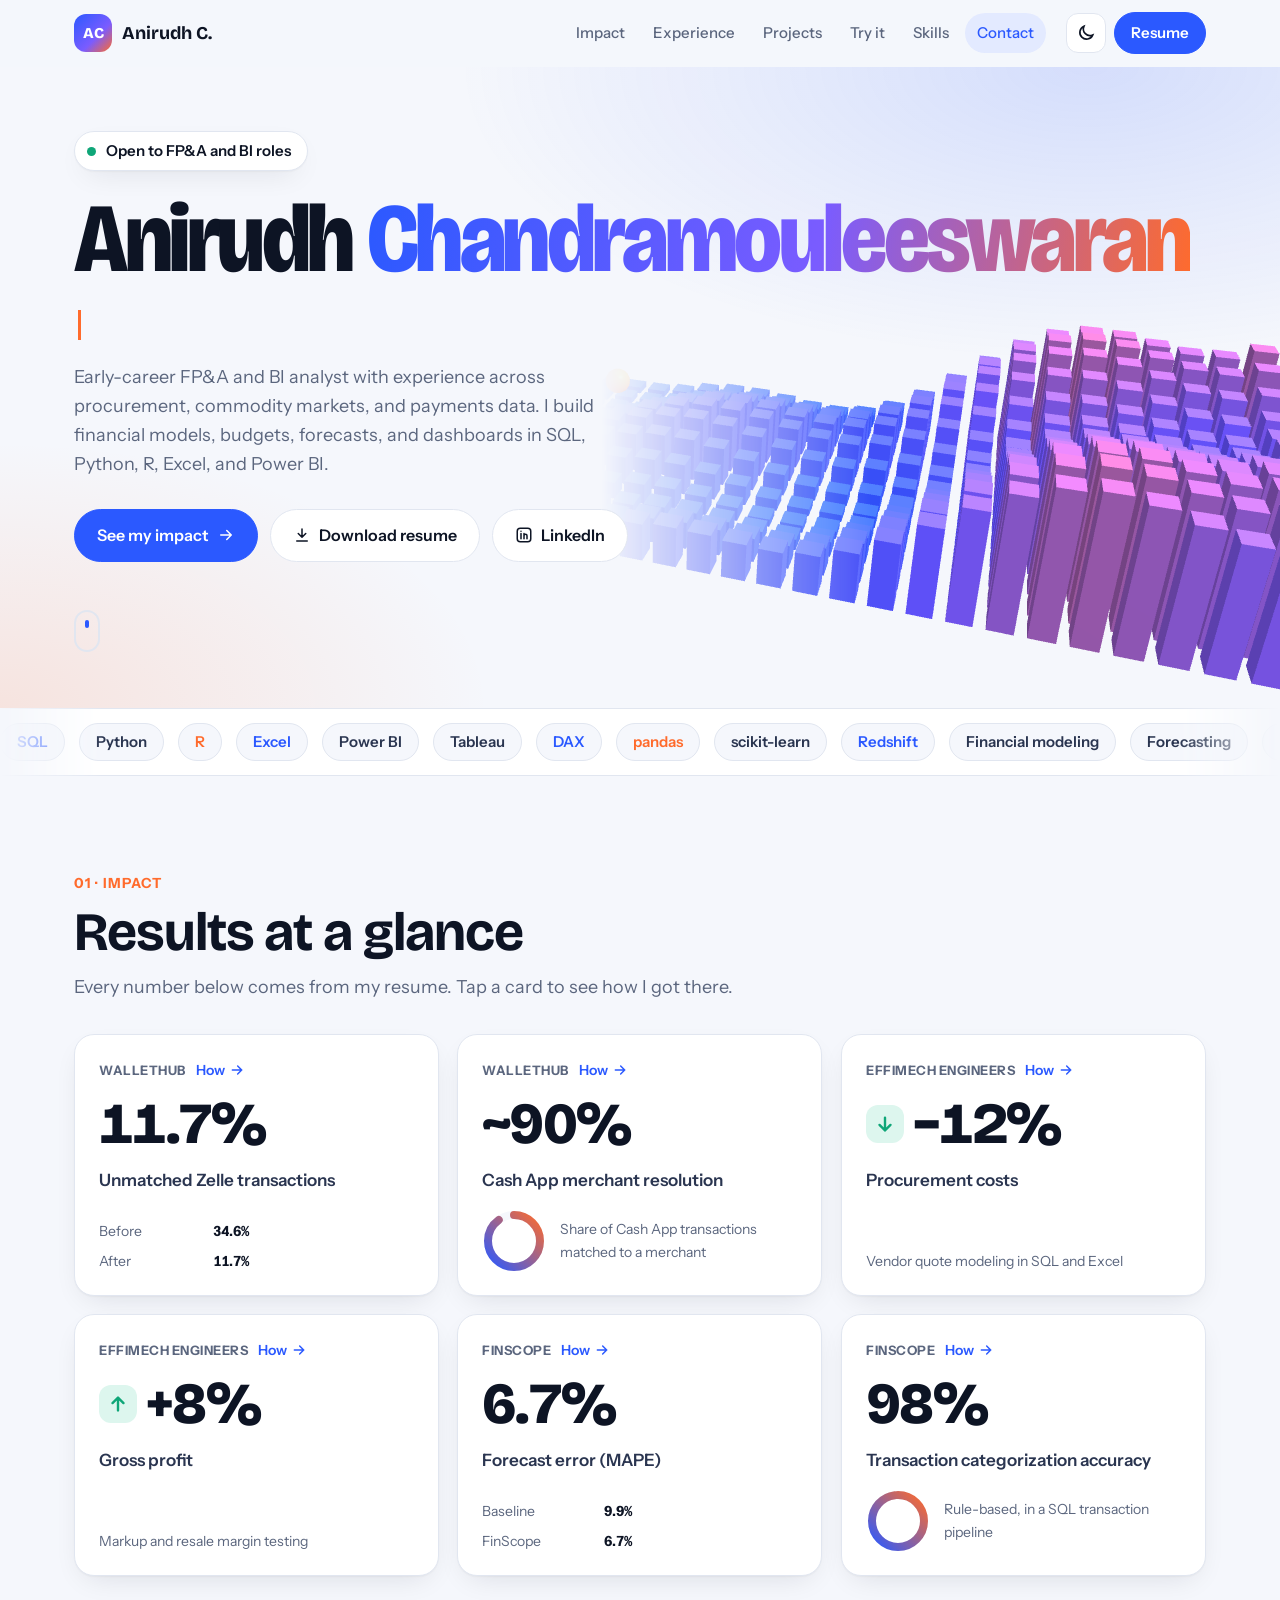
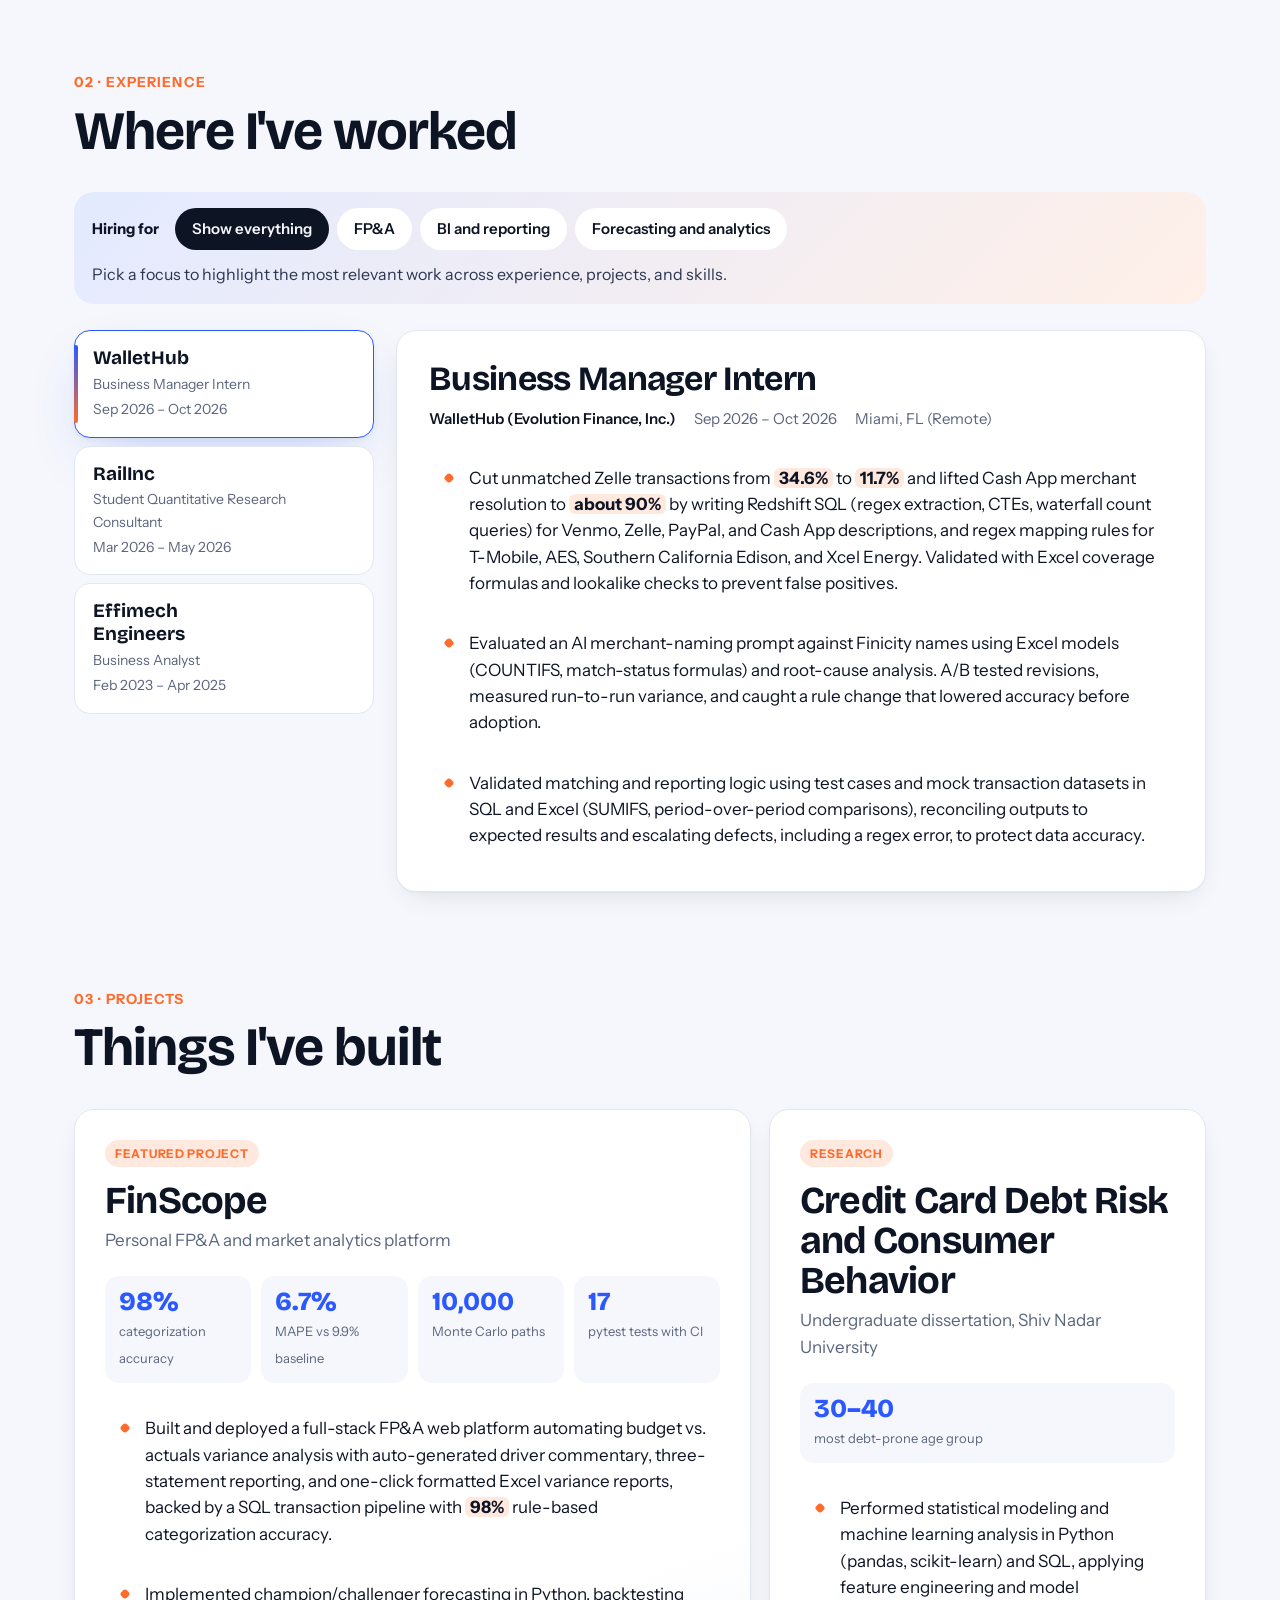
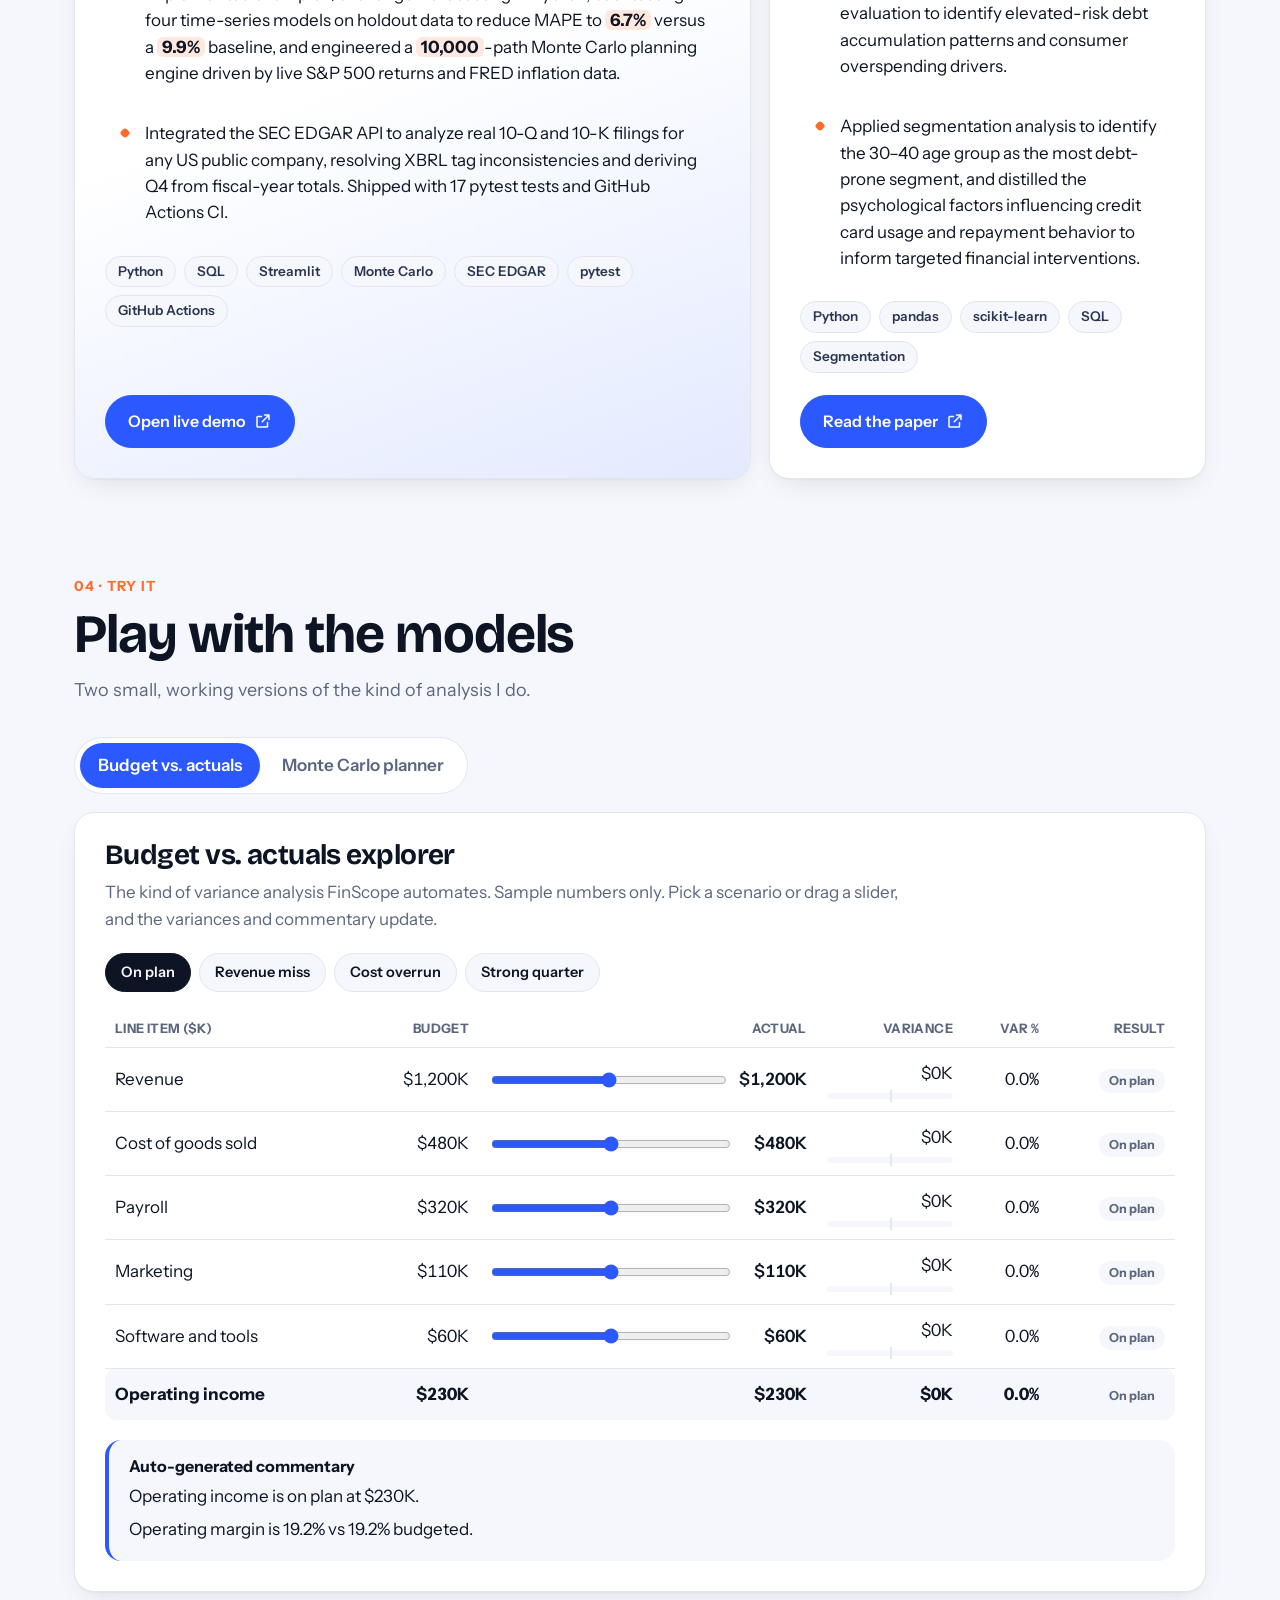
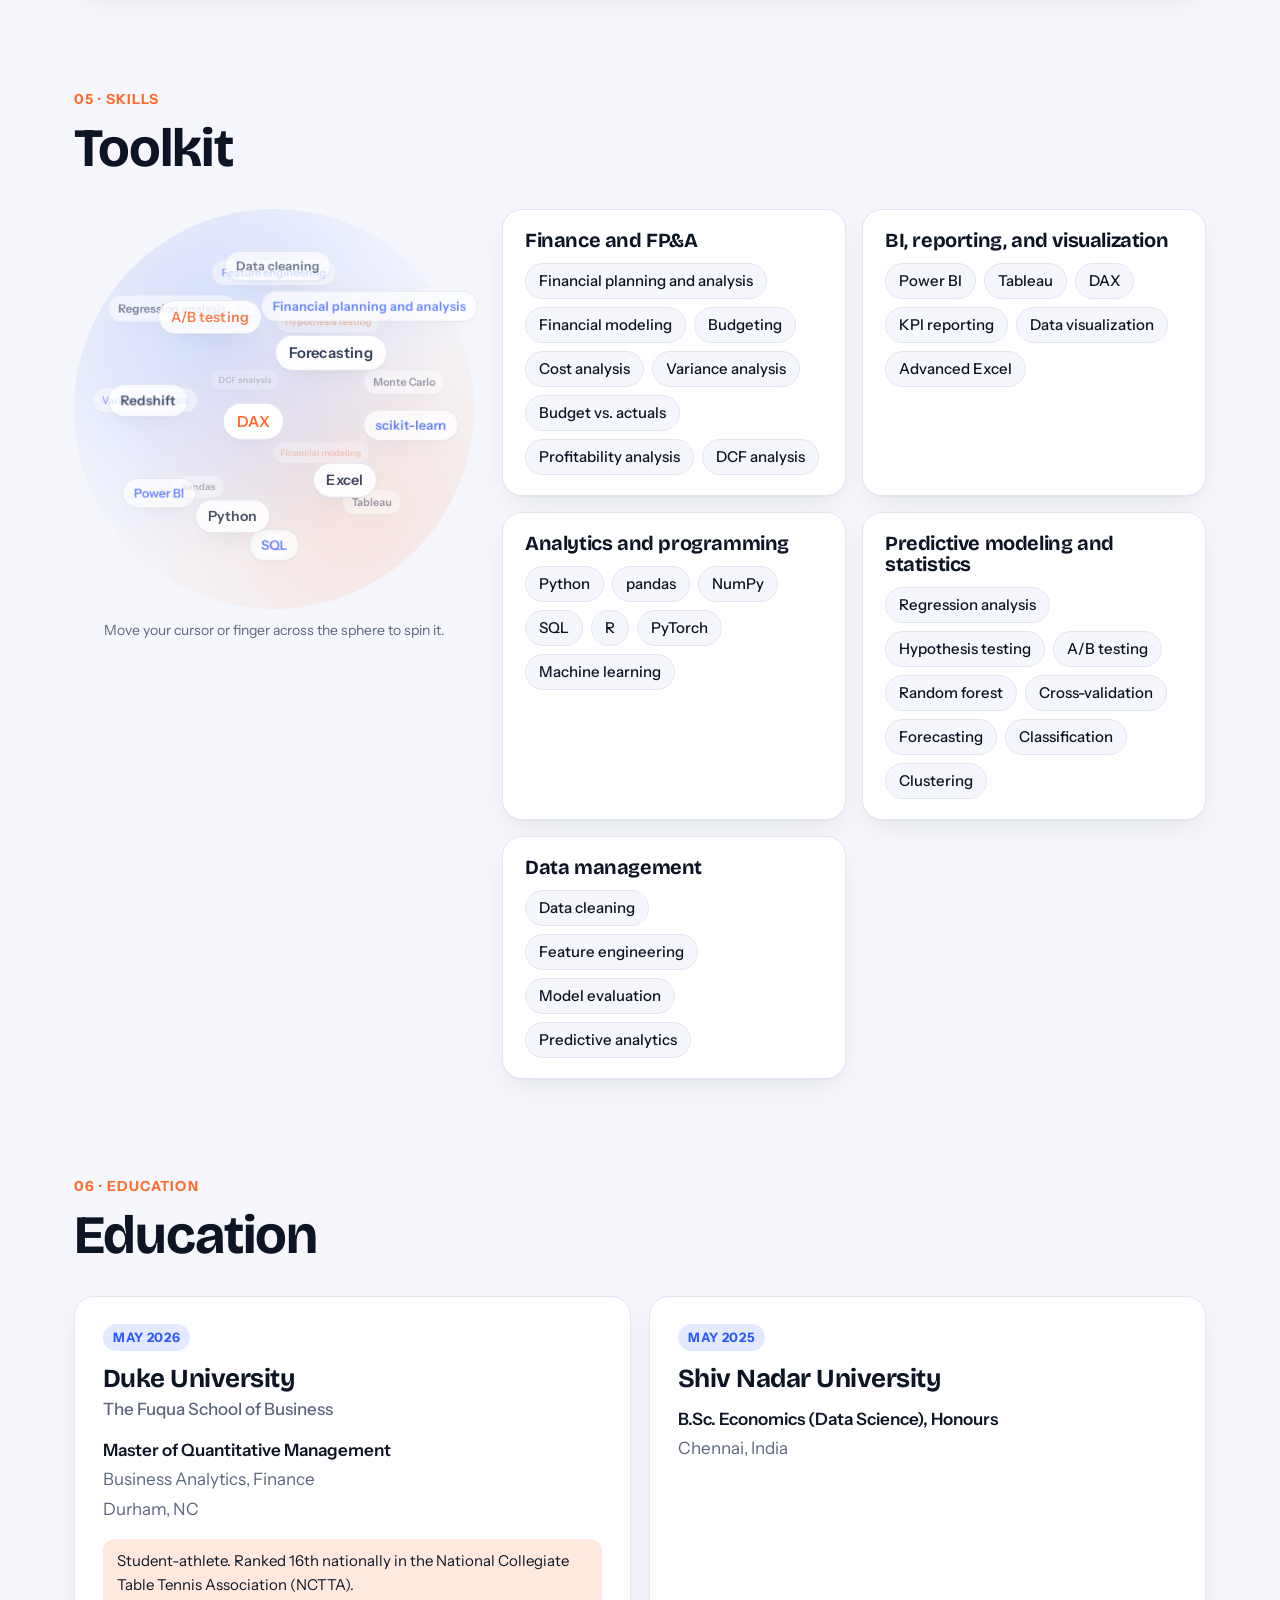
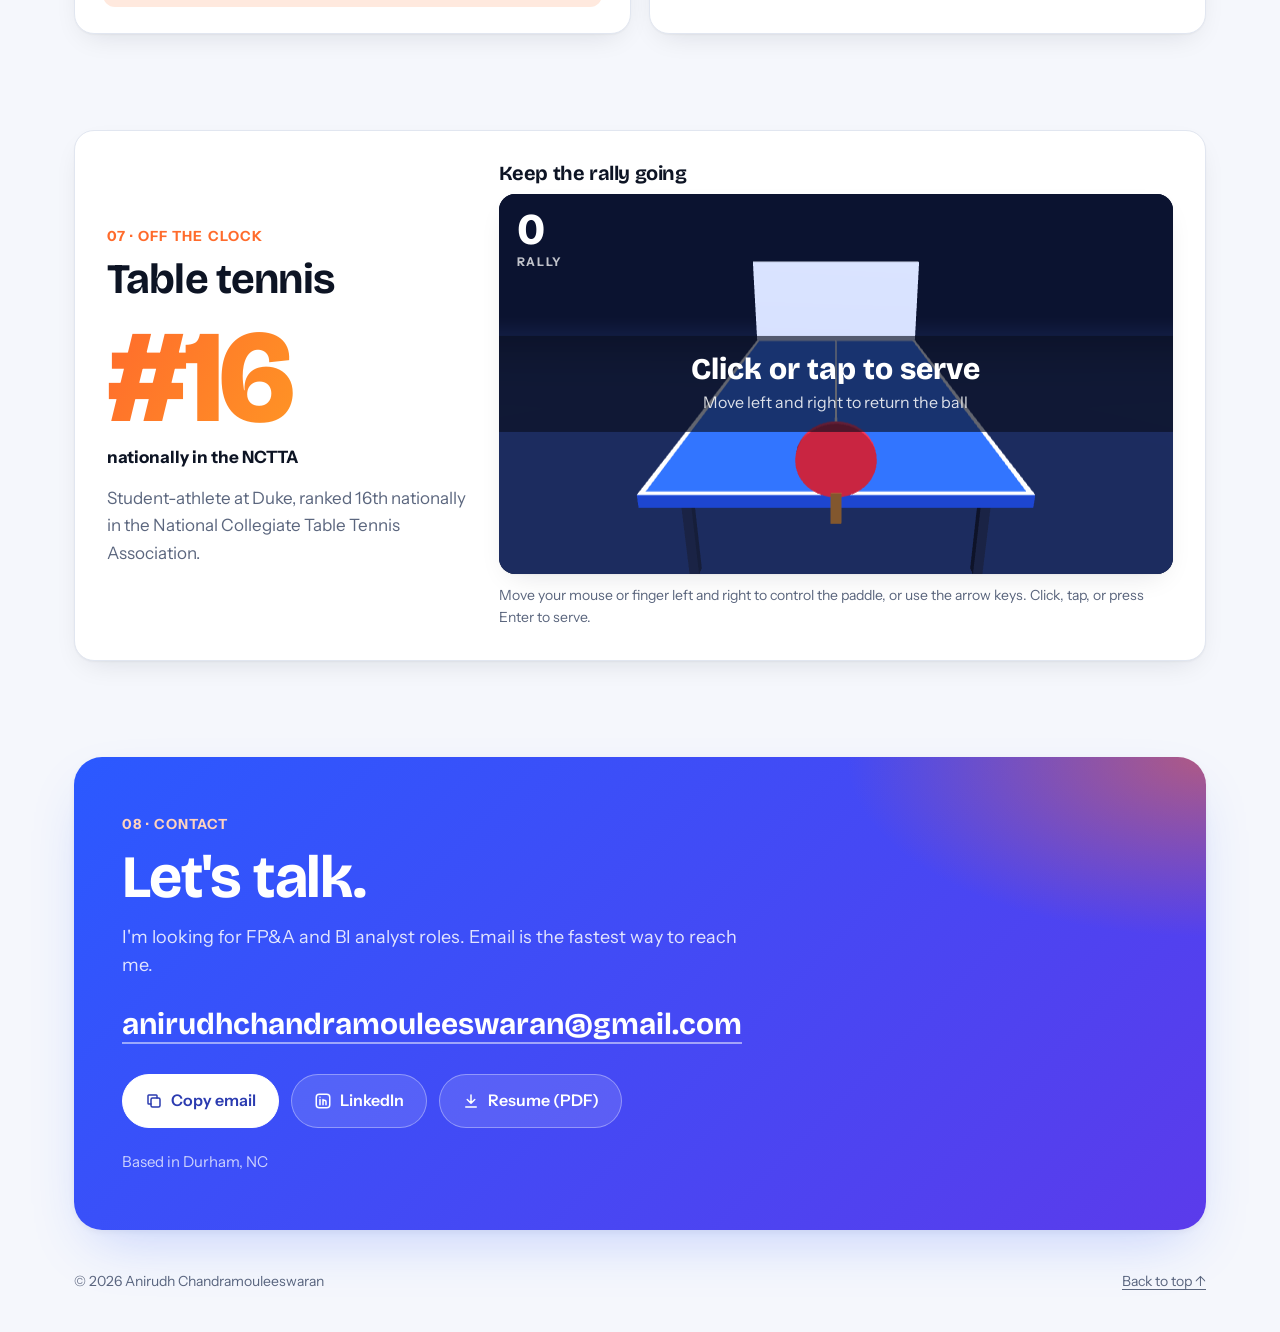
==== commit ab358631: "Add files via upload" ====
--- a/index.html
+++ b/index.html
@@ -75,14 +75,14 @@
         <p class="kicker">02 · Experience</p>
         <h2 id="h-exp">Where I've worked</h2>
       </div>
-      <div class="lens" aria-labelledby="lensLabel">
+      <div class="lens">
         <p class="lens-label" id="lensLabel">Hiring for</p>
         <div class="lens-row" id="lensRow" role="group" aria-labelledby="lensLabel"></div>
         <p class="lens-pitch" id="lensPitch" aria-live="polite"></p>
       </div>
       <div class="exp">
         <div class="exp-tabs" id="expTabs" role="tablist" aria-label="Employers"></div>
-        <div class="exp-panel" id="expPanel" role="tabpanel"></div>
+        <div class="exp-stage"><div class="exp-panel" id="expPanel" role="tabpanel"></div></div>
       </div>
     </section>
 
@@ -113,7 +113,13 @@
         <p class="kicker">05 · Skills</p>
         <h2 id="h-skills">Toolkit</h2>
       </div>
-      <div class="skills" id="skillList"></div>
+      <div class="skills-wrap">
+        <div class="sphere-box">
+          <div class="sphere" id="sphere" aria-hidden="true"></div>
+          <p class="sphere-hint">Move your cursor or finger across the sphere to spin it.</p>
+        </div>
+        <div class="skills" id="skillList"></div>
+      </div>
     </section>
 
     <section id="education" class="wrap sec" aria-labelledby="h-edu">
@@ -149,6 +155,7 @@
   <div class="toast" id="toast" role="status" aria-live="polite"></div>
 
   <noscript><p class="wrap">This page needs JavaScript. You can still download the resume at <a href="assets/resume.pdf">assets/resume.pdf</a>.</p></noscript>
+  <script src="three.min.js"></script>
   <script src="script.js"></script>
 </body>
 </html>
--- a/styles.css
+++ b/styles.css
@@ -1,7 +1,6 @@
 /* Bright, modern palette: cobalt primary, table-tennis orange accent, mint for "good". */
 :root {
   --bg: #F5F7FC;
-  --bg-2: #EAF0FF;
   --surface: #FFFFFF;
   --ink: #0D1424;
   --ink-2: #2A3550;
@@ -26,18 +25,8 @@
   --r: 20px;
   color-scheme: light;
 }
-@media (prefers-color-scheme: dark) {
-  :root:not([data-theme="light"]) {
-    --bg: #0A0F1E; --bg-2: #111A33; --surface: #121A2F; --ink: #EEF2FB; --ink-2: #C9D2E6; --muted: #98A3BC; --line: #233050;
-    --primary: #6E8CFF; --primary-ink: #0A0F1E; --primary-soft: #1B2752; --accent: #FF8A4C; --accent-soft: #3A2318;
-    --good: #2FD3A0; --good-soft: #10332A; --bad: #FF6B70; --bad-soft: #3A1A1D;
-    --shadow: 0 1px 2px rgba(0,0,0,.3), 0 12px 32px -14px rgba(0,0,0,.6);
-    --shadow-lg: 0 24px 60px -20px rgba(110,140,255,.35);
-    color-scheme: dark;
-  }
-}
 :root[data-theme="dark"] {
-  --bg: #0A0F1E; --bg-2: #111A33; --surface: #121A2F; --ink: #EEF2FB; --ink-2: #C9D2E6; --muted: #98A3BC; --line: #233050;
+  --bg: #0A0F1E; --surface: #121A2F; --ink: #EEF2FB; --ink-2: #C9D2E6; --muted: #98A3BC; --line: #233050;
   --primary: #6E8CFF; --primary-ink: #0A0F1E; --primary-soft: #1B2752; --accent: #FF8A4C; --accent-soft: #3A2318;
   --good: #2FD3A0; --good-soft: #10332A; --bad: #FF6B70; --bad-soft: #3A1A1D;
   --shadow: 0 1px 2px rgba(0,0,0,.3), 0 12px 32px -14px rgba(0,0,0,.6);
@@ -55,8 +44,8 @@
 .sr { position: absolute; width: 1px; height: 1px; overflow: hidden; clip: rect(0 0 0 0); white-space: nowrap; }
 .skip { position: absolute; left: -999px; top: 10px; z-index: 100; background: var(--ink); color: var(--bg); padding: 8px 14px; border-radius: 8px; }
 .skip:focus { left: 10px; }
+main { overflow-x: clip; }
 .wrap { max-width: var(--max); margin: 0 auto; padding-left: 24px; padding-right: 24px; }
-
 h1, h2, h3, h4 { font-family: var(--display); margin: 0; line-height: 1.05; font-weight: 700; letter-spacing: -.02em; }
 
 /* Buttons */
@@ -82,7 +71,7 @@
 .top.scrolled { border-bottom-color: var(--line); }
 .top-inner { max-width: var(--max); margin: 0 auto; padding: 12px 24px; display: flex; align-items: center; gap: 20px; }
 .logo { display: flex; align-items: center; gap: 10px; text-decoration: none; color: var(--ink); font-weight: 700; }
-.logo-mark { width: 38px; height: 38px; border-radius: 12px; display: grid; place-items: center; font: 800 15px var(--display); color: #fff; background: linear-gradient(135deg, var(--primary), #7A5CFF 60%, var(--accent)); }
+.logo-mark { width: 38px; height: 38px; border-radius: 12px; display: grid; place-items: center; font: 800 15px var(--display); color: #fff; background: linear-gradient(135deg, #2B59FF, #7A5CFF 60%, #FF6B2C); }
 .logo-name { font: 700 18px var(--display); }
 .nav { display: flex; gap: 4px; margin-left: auto; }
 .nav a { padding: 8px 12px; border-radius: 999px; color: var(--muted); text-decoration: none; font-weight: 500; font-size: 15px; transition: color .15s, background .15s; }
@@ -92,10 +81,11 @@
 .menu-btn { display: none; }
 
 /* Hero */
-.hero { position: relative; overflow: hidden; padding: 64px 0 56px; background:
+.hero { position: relative; overflow: hidden; padding: 64px 0 56px; min-height: min(640px, 88vh); background:
   radial-gradient(900px 420px at 85% 0%, color-mix(in srgb, var(--primary) 16%, transparent), transparent 70%),
   radial-gradient(700px 380px at 0% 100%, color-mix(in srgb, var(--accent) 14%, transparent), transparent 70%); }
-.hero-bg { position: absolute; inset: 0; width: 100%; height: 100%; pointer-events: none; }
+.hero-bg { position: absolute; inset: 0; width: 100%; height: 100%; pointer-events: none; opacity: 0; transition: opacity 1.2s; }
+.hero-bg.is-3d { opacity: 1; -webkit-mask: linear-gradient(90deg, transparent 47%, #000 68%); mask: linear-gradient(90deg, transparent 47%, #000 68%); }
 .hero-inner { position: relative; }
 .status { display: inline-flex; align-items: center; gap: 10px; margin: 0 0 22px; padding: 7px 16px 7px 12px; border-radius: 999px; background: var(--surface); border: 1px solid var(--line); font-weight: 600; font-size: 15px; box-shadow: var(--shadow); }
 .status::before { content: ""; width: 9px; height: 9px; border-radius: 50%; background: var(--good); animation: ping 2.2s ease-out infinite; }
@@ -103,14 +93,15 @@
 
 /* Name: sized by script so it never breaks inside a word */
 .name { font-family: var(--display); font-weight: 800; font-variation-settings: "wdth" 88; letter-spacing: -.035em; line-height: .95; white-space: nowrap; font-size: 64px; margin: 0; }
-.name .n-last { background: linear-gradient(100deg, var(--primary) 0%, #7A5CFF 55%, var(--accent) 100%); -webkit-background-clip: text; background-clip: text; color: transparent; }
+.name .n-last { background: linear-gradient(100deg, #2B59FF 0%, #7A5CFF 55%, #FF6B2C 100%); -webkit-background-clip: text; background-clip: text; color: transparent; }
+:root[data-theme="dark"] .name .n-last { background-image: linear-gradient(100deg, #6E8CFF 0%, #A08BFF 55%, #FF8A4C 100%); }
 .name.stack .n-first, .name.stack .n-last { display: block; }
 .name.stack .n-last { margin-top: .04em; }
 
 .rotator { margin: 22px 0 0; font: 600 clamp(22px, 3vw, 30px)/1.2 var(--display); color: var(--ink-2); min-height: 1.25em; }
 .caret { display: inline-block; width: 3px; height: 1em; margin-left: 4px; vertical-align: -0.12em; background: var(--accent); animation: blink 1s steps(1) infinite; }
 @keyframes blink { 50% { opacity: 0; } }
-.summary { margin: 18px 0 0; max-width: 40em; color: var(--muted); font-size: 18px; }
+.summary { margin: 18px 0 0; max-width: 30em; color: var(--muted); font-size: 18px; }
 .actions { display: flex; flex-wrap: wrap; gap: 12px; margin-top: 30px; }
 .scroll-cue { display: block; width: 26px; height: 42px; border: 2px solid var(--line); border-radius: 14px; margin-top: 48px; position: relative; }
 .scroll-cue span { position: absolute; left: 50%; top: 8px; width: 4px; height: 8px; margin-left: -2px; border-radius: 2px; background: var(--primary); animation: cue 1.8s ease-in-out infinite; }
@@ -139,35 +130,41 @@
   background: radial-gradient(360px circle at var(--mx, 50%) var(--my, 50%), color-mix(in srgb, var(--primary) 12%, transparent), transparent 60%); }
 .spot:hover::after { opacity: 1; }
 
+/* Reveal on scroll: sections swing up into place in 3D */
+.reveal { opacity: 0; transform: perspective(1100px) translateY(28px) rotateX(9deg); transform-origin: 50% 0; transition: opacity .8s cubic-bezier(.2,.8,.2,1), transform .8s cubic-bezier(.2,.8,.2,1); transition-delay: var(--d, 0s); }
+.reveal.in { opacity: 1; transform: none; }
+
+/* 3D tilt: cards lean toward the pointer once their entrance has finished */
+.tilt.ready { transform: perspective(900px) rotateX(var(--rx, 0deg)) rotateY(var(--ry, 0deg)) translateY(var(--lift, 0px)); transition: transform .18s ease-out, box-shadow .2s, border-color .2s; transition-delay: 0s; will-change: transform; }
+.tilt.ready:hover { --lift: -4px; }
+
 /* Impact cards */
 .impact-grid { display: grid; grid-template-columns: repeat(3, 1fr); gap: 18px; }
-.kpi { text-align: left; padding: 24px 24px 22px; cursor: pointer; display: flex; flex-direction: column; gap: 14px; min-height: 230px; transition: transform .2s, box-shadow .2s, border-color .2s; }
-.kpi:hover { transform: translateY(-4px); box-shadow: var(--shadow-lg); border-color: color-mix(in srgb, var(--primary) 40%, var(--line)); }
+.kpi { text-align: left; padding: 24px 24px 22px; cursor: pointer; display: flex; flex-direction: column; gap: 14px; min-height: 230px; }
+.kpi:hover { box-shadow: var(--shadow-lg); border-color: color-mix(in srgb, var(--primary) 40%, var(--line)); }
 .kpi-top { display: flex; justify-content: space-between; align-items: center; gap: 10px; }
 .kpi-where { font-size: 13px; font-weight: 700; letter-spacing: .04em; text-transform: uppercase; color: var(--muted); }
 .kpi-more { font-size: 14px; font-weight: 600; color: var(--primary); display: inline-flex; align-items: center; gap: 4px; }
 .kpi-more svg { width: 16px; height: 16px; stroke: currentColor; fill: none; stroke-width: 2.2; stroke-linecap: round; transition: transform .2s; }
 .kpi:hover .kpi-more svg { transform: translateX(3px); }
 .kpi-num { font: 800 clamp(44px, 5vw, 58px)/1 var(--display); letter-spacing: -.03em; font-variant-numeric: tabular-nums; display: flex; align-items: center; gap: 8px; }
-.kpi-num .arrow { width: 38px; height: 38px; border-radius: 12px; display: grid; place-items: center; }
+.kpi-num .arrow { width: 38px; height: 38px; border-radius: 12px; display: grid; place-items: center; background: var(--good-soft); color: var(--good); }
 .kpi-num .arrow svg { width: 22px; height: 22px; stroke: currentColor; fill: none; stroke-width: 2.6; stroke-linecap: round; stroke-linejoin: round; }
-.kpi-num .arrow.good { background: var(--good-soft); color: var(--good); }
-.kpi-label { display: block; font-weight: 600; font-size: 17px; color: var(--ink-2); margin: 0; }
-.kpi-viz { margin-top: auto; }
+.kpi-label { display: block; font-weight: 600; font-size: 17px; color: var(--ink-2); }
+.kpi-viz { margin-top: auto; display: block; }
 .bars { display: grid; gap: 8px; }
 .bar-row { display: grid; grid-template-columns: 74px 1fr 56px; align-items: center; gap: 10px; font-size: 14px; color: var(--muted); }
 .bar-row b { color: var(--ink); text-align: right; font-variant-numeric: tabular-nums; }
-.bar { height: 10px; border-radius: 6px; background: var(--bg); overflow: hidden; }
+.bar { height: 10px; border-radius: 6px; background: var(--bg); overflow: hidden; display: block; }
 .bar i { display: block; height: 100%; width: 0; border-radius: 6px; transition: width 1.2s cubic-bezier(.2,.8,.2,1); }
 .bar i.was { background: color-mix(in srgb, var(--muted) 45%, transparent); }
 .bar i.now { background: linear-gradient(90deg, var(--primary), #7A5CFF); }
 .ring-wrap { display: flex; align-items: center; gap: 14px; }
-.ring { width: 64px; height: 64px; transform: rotate(-90deg); }
+.ring { width: 64px; height: 64px; flex: none; transform: rotate(-90deg); }
 .ring circle { fill: none; stroke-width: 8; }
 .ring .rt { stroke: var(--bg); }
 .ring .rv { stroke: url(#ringGrad); stroke-linecap: round; stroke-dasharray: 1; stroke-dashoffset: 1; transition: stroke-dashoffset 1.3s cubic-bezier(.2,.8,.2,1); }
-.ring-note { display: block; font-size: 14px; color: var(--muted); margin: 0; }
-.delta-note { display: block; font-size: 14px; color: var(--muted); margin: 0; }
+.kpi-note { display: block; font-size: 14px; color: var(--muted); }
 
 /* Lens */
 .lens { display: grid; grid-template-columns: auto 1fr; align-items: center; gap: 10px 16px; padding: 16px 18px; border-radius: var(--r); background: linear-gradient(135deg, var(--primary-soft), color-mix(in srgb, var(--accent-soft) 70%, var(--surface))); margin-bottom: 26px; }
@@ -188,10 +185,11 @@
 .exp-tab:hover { transform: translateX(3px); }
 .exp-tab[aria-selected="true"] { border-color: var(--primary); box-shadow: var(--shadow-lg); }
 .exp-tab[aria-selected="true"]::before { content: ""; position: absolute; left: -1.5px; top: 14px; bottom: 14px; width: 4px; border-radius: 4px; background: linear-gradient(var(--primary), var(--accent)); }
-.exp-tab b { display: block; padding-right: 84px; font: 700 19px/1.2 var(--display); }
+.exp-tab b { display: block; font: 700 19px/1.2 var(--display); padding-right: 84px; }
 .exp-tab span { display: block; font-size: 14px; color: var(--muted); margin-top: 3px; }
-.exp-tab .match { position: absolute; right: 12px; top: 12px; font-size: 12px; font-weight: 700; padding: 2px 8px; border-radius: 999px; background: var(--primary-soft); color: var(--primary); }
-.exp-panel { padding: 30px 32px; }
+.exp-tab .match { position: absolute; right: 12px; top: 12px; margin: 0; font-size: 12px; font-weight: 700; padding: 2px 8px; border-radius: 999px; background: var(--primary-soft); color: var(--primary); }
+.exp-stage { perspective: 1400px; min-width: 0; }
+.exp-panel { padding: 30px 32px; transform-origin: 0 50%; }
 .exp-panel h3 { font-size: clamp(26px, 3vw, 34px); }
 .exp-meta { display: flex; flex-wrap: wrap; gap: 8px 18px; margin: 10px 0 0; color: var(--muted); font-size: 15px; }
 .exp-meta strong { color: var(--ink); font-weight: 600; }
@@ -199,6 +197,8 @@
 .blist li { position: relative; padding: 12px 14px 12px 40px; border-radius: 12px; line-height: 1.55; }
 .blist li::before { content: ""; position: absolute; left: 16px; top: 21px; width: 8px; height: 8px; border-radius: 3px; background: var(--accent); transform: rotate(45deg); }
 mark.num { background: var(--accent-soft); color: var(--ink); font-weight: 700; padding: 0 5px; border-radius: 6px; }
+.flip-in { animation: flipIn .5s cubic-bezier(.2,.8,.2,1); }
+@keyframes flipIn { from { opacity: 0; transform: rotateY(-16deg) translateX(18px); } to { opacity: 1; transform: none; } }
 .panel-in { animation: panelIn .35s cubic-bezier(.2,.8,.2,1); }
 @keyframes panelIn { from { opacity: 0; transform: translateY(8px); } to { opacity: 1; transform: none; } }
 
@@ -219,7 +219,7 @@
 .proj-links { display: flex; gap: 10px; flex-wrap: wrap; margin-top: auto; padding-top: 22px; }
 
 /* Playground */
-.seg { display: inline-flex; padding: 5px; gap: 4px; border-radius: 999px; background: var(--surface); border: 1px solid var(--line); margin-bottom: 18px; flex-wrap: wrap; }
+.seg { display: inline-flex; padding: 5px; gap: 4px; border-radius: 999px; background: var(--surface); border: 1px solid var(--line); margin-bottom: 18px; }
 .seg button { border: 0; background: transparent; padding: 9px 18px; border-radius: 999px; font-weight: 600; cursor: pointer; color: var(--muted); }
 .seg button[aria-selected="true"] { background: var(--primary); color: var(--primary-ink); }
 .panel { padding: 28px 30px 30px; }
@@ -254,6 +254,7 @@
 .commentary p:last-child { margin: 0; }
 
 .mc-grid { display: grid; grid-template-columns: 270px 1fr; gap: 26px; align-items: start; }
+.mc-grid > div { min-width: 0; }
 .mc-ctl label { display: flex; justify-content: space-between; gap: 10px; font-weight: 600; font-size: 15px; margin-top: 16px; }
 .mc-ctl label:first-child { margin-top: 0; }
 .mc-ctl output { color: var(--primary); font-variant-numeric: tabular-nums; }
@@ -266,10 +267,18 @@
 .mc-read b { font: 800 22px/1.2 var(--display); font-variant-numeric: tabular-nums; }
 .mc-read .mid b { color: var(--primary); }
 
-/* Skills */
-.skills { display: grid; grid-template-columns: repeat(auto-fit, minmax(320px, 1fr)); gap: 18px; }
-.skill { padding: 22px 24px; }
-.skill h3 { font-size: 21px; margin-bottom: 14px; }
+/* Skills: 3D sphere beside the grouped lists */
+.skills-wrap { display: grid; grid-template-columns: 400px 1fr; gap: 28px; align-items: center; }
+.sphere-box { min-width: 0; align-self: start; position: sticky; top: 100px; }
+.sphere { position: relative; width: 100%; max-width: 400px; aspect-ratio: 1; margin: 0 auto; border-radius: 50%; touch-action: pan-y;
+  background: radial-gradient(circle at 35% 30%, color-mix(in srgb, var(--primary) 16%, transparent), transparent 62%), radial-gradient(circle at 70% 75%, color-mix(in srgb, var(--accent) 14%, transparent), transparent 60%); }
+.sphere span { position: absolute; left: 50%; top: 50%; white-space: nowrap; padding: 5px 12px; border-radius: 999px; background: var(--surface); border: 1px solid var(--line); box-shadow: var(--shadow); font-weight: 600; font-size: 14px; color: var(--ink-2); will-change: transform, opacity; }
+.sphere span.a { color: var(--primary); }
+.sphere span.b { color: var(--accent); }
+.sphere-hint { text-align: center; font-size: 14px; color: var(--muted); margin: 10px 0 0; }
+.skills { display: grid; grid-template-columns: repeat(auto-fit, minmax(260px, 1fr)); gap: 16px; min-width: 0; }
+.skill { padding: 20px 22px; }
+.skill h3 { font-size: 20px; margin-bottom: 12px; }
 .chips { display: flex; flex-wrap: wrap; gap: 8px; list-style: none; padding: 0; margin: 0; }
 .chips li { padding: 5px 13px; border-radius: 999px; background: var(--bg); border: 1px solid var(--line); font-size: 15px; font-weight: 500; transition: background .2s, color .2s, transform .2s; }
 .chips li:hover { background: var(--primary-soft); color: var(--primary); transform: translateY(-1px); }
@@ -286,14 +295,23 @@
 .edu-item .note { margin: 16px 0 0; padding: 10px 14px; border-radius: 12px; background: var(--accent-soft); font-size: 15px; }
 
 /* Table tennis */
-.tt { padding: 32px; display: grid; grid-template-columns: .9fr 1.35fr; gap: 32px; align-items: center; overflow: hidden; }
+.tt { padding: 32px; display: grid; grid-template-columns: .8fr 1.5fr; gap: 32px; align-items: center; overflow: hidden; }
+.tt > div { min-width: 0; }
 .tt h2 { font-size: clamp(30px, 3.6vw, 42px); }
-.tt .big { font: 800 clamp(84px, 11vw, 132px)/.9 var(--display); letter-spacing: -.04em; margin-top: 18px; background: linear-gradient(120deg, var(--accent), #FFB020); -webkit-background-clip: text; background-clip: text; color: transparent; }
+.tt .big { font: 800 clamp(84px, 11vw, 132px)/.9 var(--display); letter-spacing: -.04em; margin-top: 18px; background: linear-gradient(120deg, #FF6B2C, #FFB020); -webkit-background-clip: text; background-clip: text; color: transparent; }
 .tt .big-l { margin: 6px 0 0; font-weight: 700; }
 .tt .txt { color: var(--muted); margin: 14px 0 0; }
 .game-box h3 { font-size: 20px; margin-bottom: 10px; display: flex; justify-content: space-between; gap: 10px; align-items: baseline; flex-wrap: wrap; }
 .game-box h3 small { font: 600 14px var(--text); color: var(--muted); letter-spacing: 0; }
-.game { width: 100%; aspect-ratio: 16 / 9; display: block; border-radius: 16px; touch-action: none; cursor: none; box-shadow: var(--shadow); }
+.game-wrap { position: relative; border-radius: 16px; overflow: hidden; box-shadow: var(--shadow); background: #0B1330; }
+.game { width: 100%; aspect-ratio: 16 / 9; display: block; touch-action: none; cursor: none; }
+.g-score { position: absolute; top: 14px; left: 18px; text-align: left; color: #fff; pointer-events: none; line-height: 1; }
+.g-score b { display: block; font: 800 clamp(30px, 4vw, 44px)/1 var(--display); }
+.g-score span { font-size: 12px; font-weight: 700; letter-spacing: .14em; opacity: .75; }
+.g-msg { position: absolute; left: 0; right: 0; top: 50%; transform: translateY(-50%); padding: 16px 14px; text-align: center; color: #fff; background: rgba(10,15,30,.64); pointer-events: none; }
+.g-msg b { display: block; font: 800 clamp(19px, 2.8vw, 30px)/1.15 var(--display); }
+.g-msg span { display: block; margin-top: 4px; font-size: clamp(13px, 1.6vw, 16px); opacity: .85; }
+.g-score[hidden], .g-msg[hidden] { display: none; }
 .game-hint { font-size: 14px; color: var(--muted); margin: 10px 0 0; }
 
 /* Contact */
@@ -323,11 +341,11 @@
 dialog::backdrop { background: rgba(10,15,30,.45); backdrop-filter: blur(4px); }
 dialog[open] { animation: drawer .35s cubic-bezier(.2,.8,.2,1); }
 @keyframes drawer { from { transform: translateX(40px); opacity: 0; } to { transform: none; opacity: 1; } }
-.story { padding: 32px 30px 40px; padding-top: calc(32px + env(safe-area-inset-top, 0px)); }
+.story { padding: 32px 30px 40px; }
 .story-x { float: right; }
 .story .where { margin: 0; font-weight: 700; font-size: 13px; letter-spacing: .05em; text-transform: uppercase; color: var(--accent); }
-.story h3 { font-size: 32px; margin-top: 10px; clear: none; }
-.story .big-num { font: 800 64px/1 var(--display); letter-spacing: -.03em; margin-top: 22px; background: linear-gradient(100deg, var(--primary), #7A5CFF); -webkit-background-clip: text; background-clip: text; color: transparent; }
+.story h3 { font-size: 32px; margin-top: 10px; }
+.story .big-num { font: 800 clamp(40px, 9vw, 64px)/1 var(--display); letter-spacing: -.03em; margin-top: 22px; color: var(--primary); }
 .story h4 { font-family: var(--text); font-size: 15px; font-weight: 700; letter-spacing: .05em; text-transform: uppercase; color: var(--muted); margin: 28px 0 10px; }
 .story .steps { list-style: none; padding: 0; margin: 0; counter-reset: s; display: grid; gap: 12px; }
 .story .steps li { counter-increment: s; position: relative; padding: 14px 16px 14px 52px; border-radius: 14px; background: var(--bg); }
@@ -337,11 +355,12 @@
 .toast { position: fixed; left: 50%; bottom: 28px; z-index: 90; transform: translate(-50%, 20px); padding: 11px 20px; border-radius: 999px; background: var(--ink); color: var(--bg); font-weight: 600; font-size: 15px; opacity: 0; pointer-events: none; transition: opacity .2s, transform .2s; }
 .toast.show { opacity: 1; transform: translate(-50%, 0); }
 
-/* Reveal on scroll */
-.reveal { opacity: 0; transform: translateY(22px); transition: opacity .7s cubic-bezier(.2,.8,.2,1), transform .7s cubic-bezier(.2,.8,.2,1); transition-delay: var(--d, 0s); }
-.reveal.in { opacity: 1; transform: none; }
-
 /* Responsive */
+@media (max-width: 1100px) {
+  .skills-wrap { grid-template-columns: 1fr; }
+  .sphere-box { position: static; }
+  .sphere { max-width: 360px; }
+}
 @media (max-width: 1020px) {
   .impact-grid { grid-template-columns: repeat(2, 1fr); }
   .projects { grid-template-columns: 1fr; }
@@ -355,6 +374,9 @@
   .nav.open { opacity: 1; transform: none; pointer-events: auto; }
   .nav a { padding: 12px 14px; font-size: 17px; }
   .top-actions { margin-left: auto; }
+  .hero { padding-bottom: 250px; min-height: 0; }
+  .hero-bg.is-3d { -webkit-mask: linear-gradient(180deg, transparent 48%, #000 72%); mask: linear-gradient(180deg, transparent 48%, #000 72%); }
+  .scroll-cue { display: none; }
   .exp { grid-template-columns: 1fr; }
   .exp-tabs { position: static; display: flex; overflow-x: auto; gap: 8px; padding-bottom: 4px; scrollbar-width: none; }
   .exp-tabs::-webkit-scrollbar { display: none; }
@@ -372,12 +394,14 @@
   body { font-size: 16px; }
   .wrap { padding-left: 18px; padding-right: 18px; }
   .top-inner { padding: 10px 18px; }
-  .hero { padding: 40px 0 40px; }
+  .hero { padding-top: 36px; padding-bottom: 220px; }
   .sec { padding-top: 72px; }
   .impact-grid { grid-template-columns: 1fr; }
   .kpi { min-height: 0; }
   .exp-panel, .proj, .panel, .tt, .edu-item, .skill { padding: 22px 18px; }
   .contact { padding: 38px 22px; border-radius: 22px; }
+  .seg { display: grid; grid-template-columns: 1fr 1fr; width: 100%; border-radius: 16px; }
+  .seg button { padding: 10px 8px; font-size: 15px; border-radius: 12px; }
   .vtable thead { display: none; }
   .vtable, .vtable tbody, .vtable tr, .vtable td { display: block; width: 100%; }
   .vtable tr { padding: 12px 0; border-bottom: 1px solid var(--line); }
@@ -392,9 +416,8 @@
   .vbar-cell .vbar { display: none; }
   .mc-chart canvas { height: 260px; }
   .skills { grid-template-columns: 1fr; }
+  .sphere span { font-size: 12.5px; padding: 4px 10px; }
   .to-top { display: none; }
-  .seg { display: grid; grid-template-columns: 1fr 1fr; width: 100%; border-radius: 16px; }
-  .seg button { padding: 10px 8px; font-size: 15px; border-radius: 12px; }
   .logo-name { display: none; }
 }
 @media (prefers-reduced-motion: reduce) {
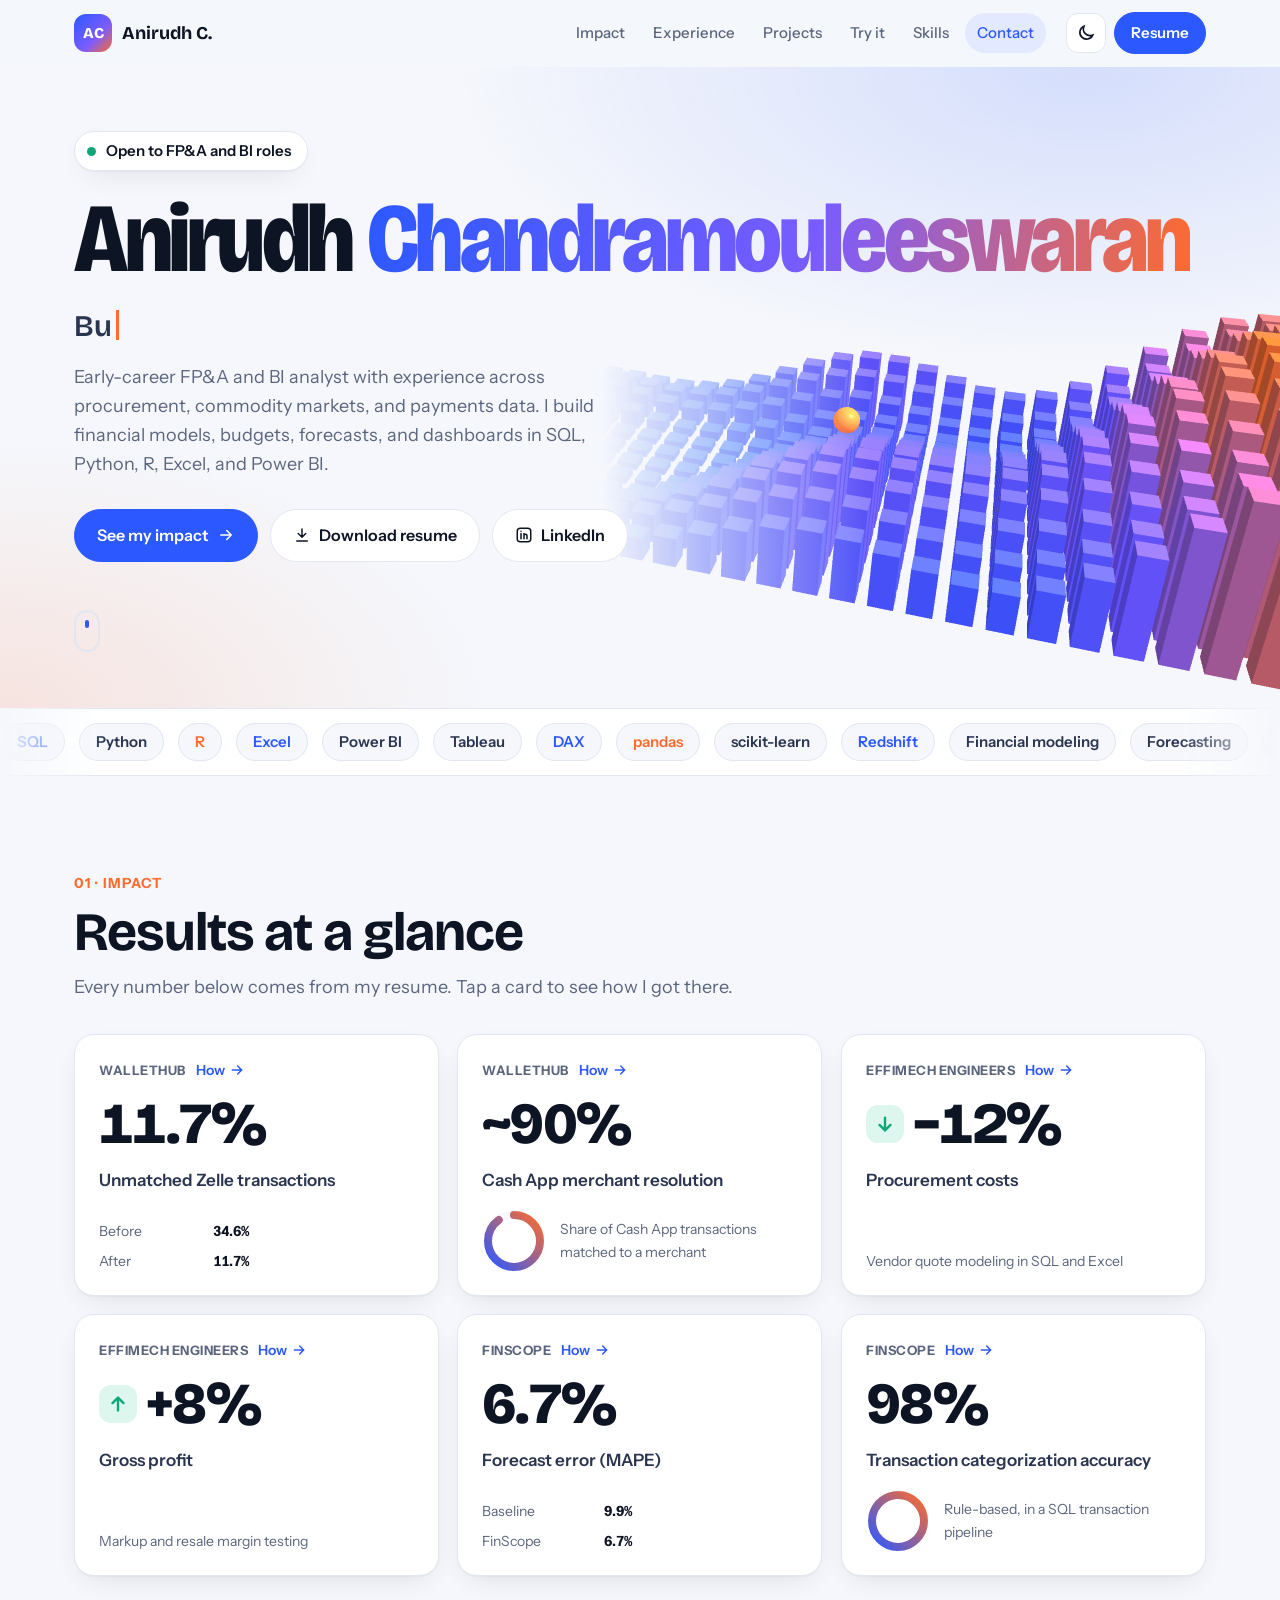
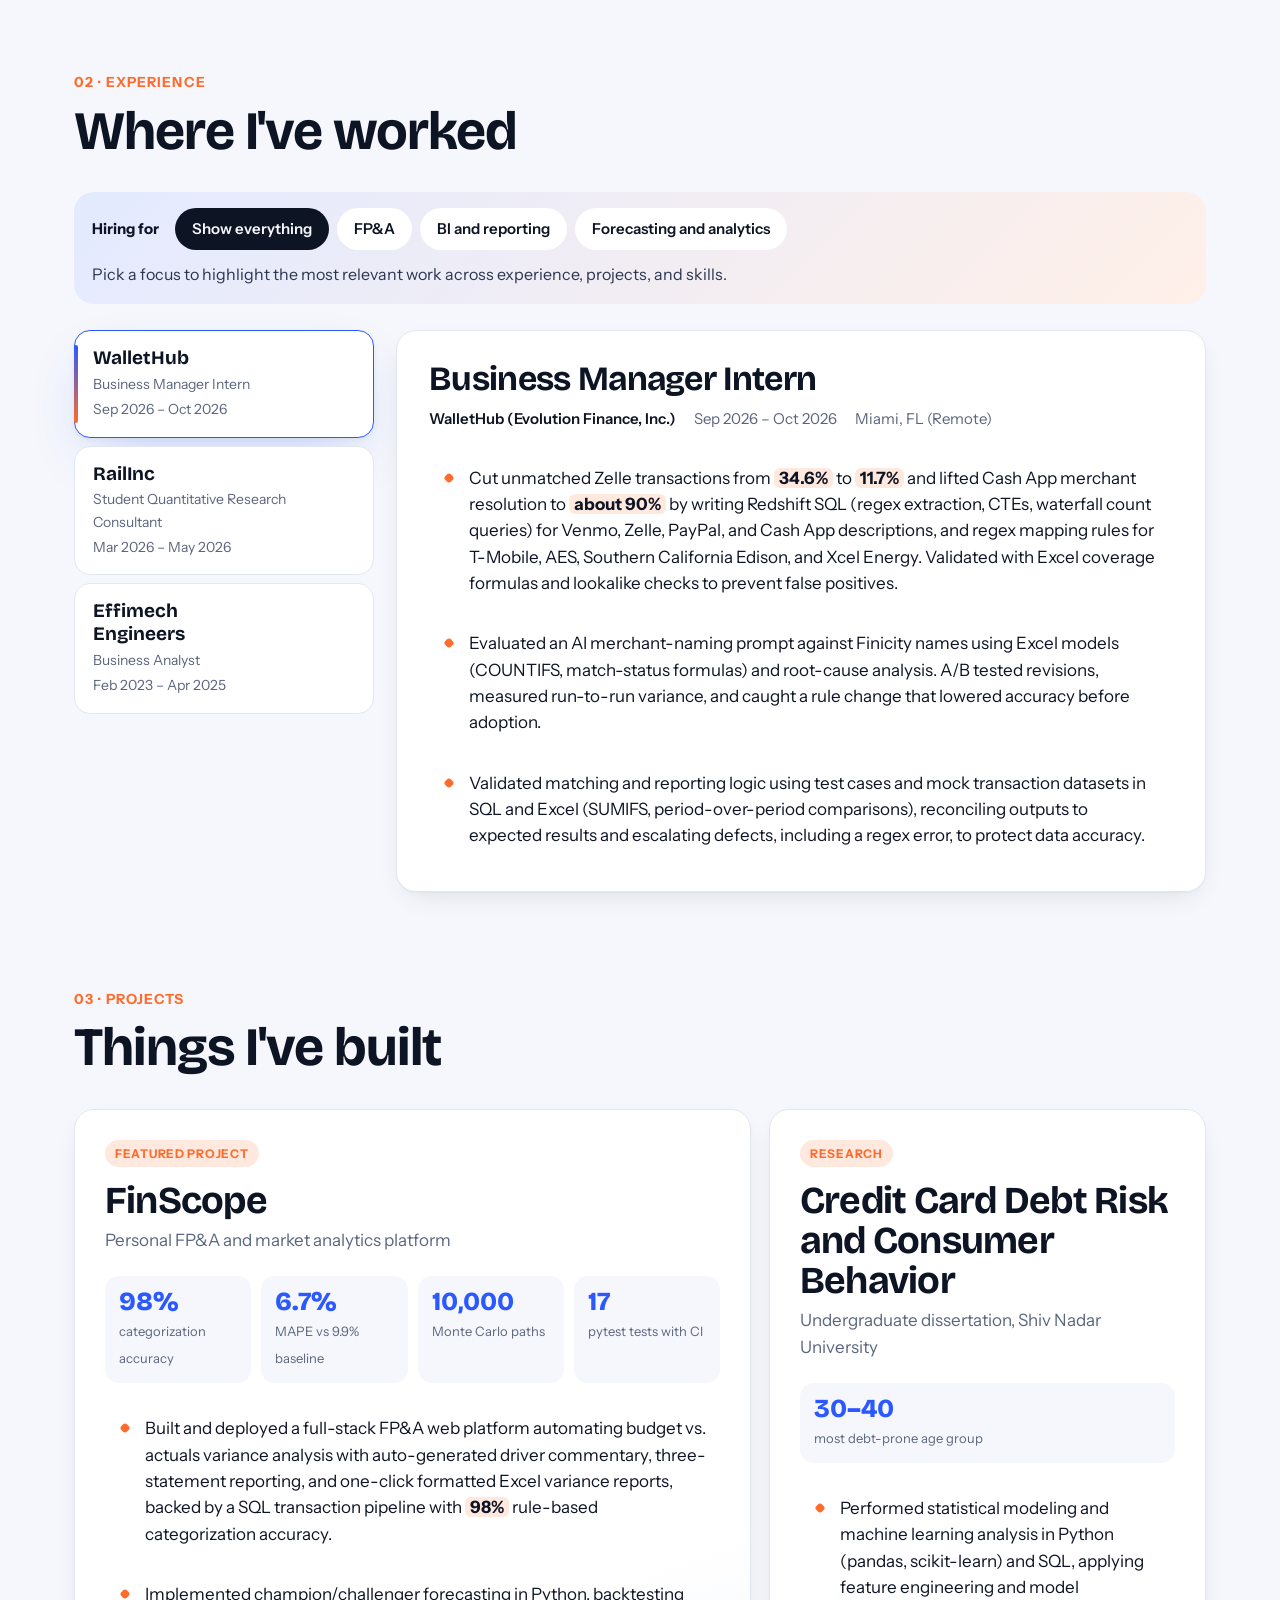
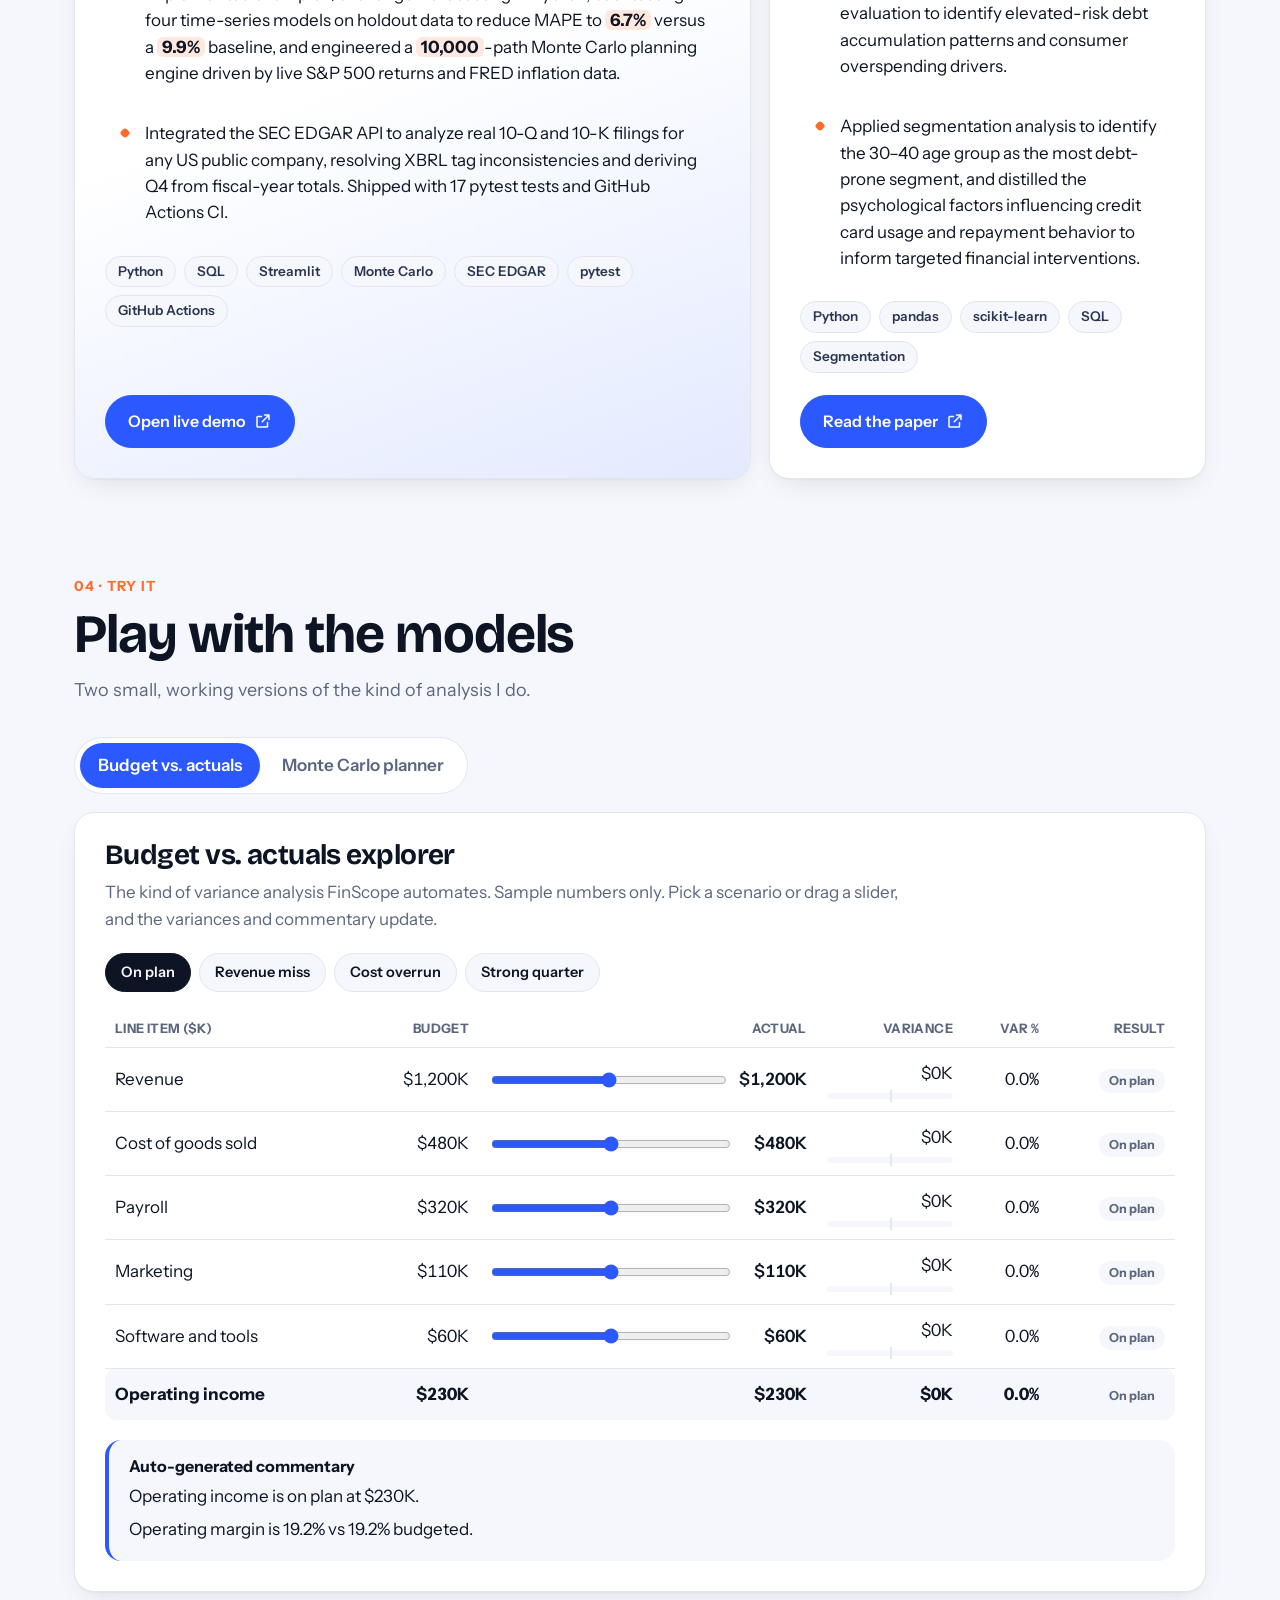
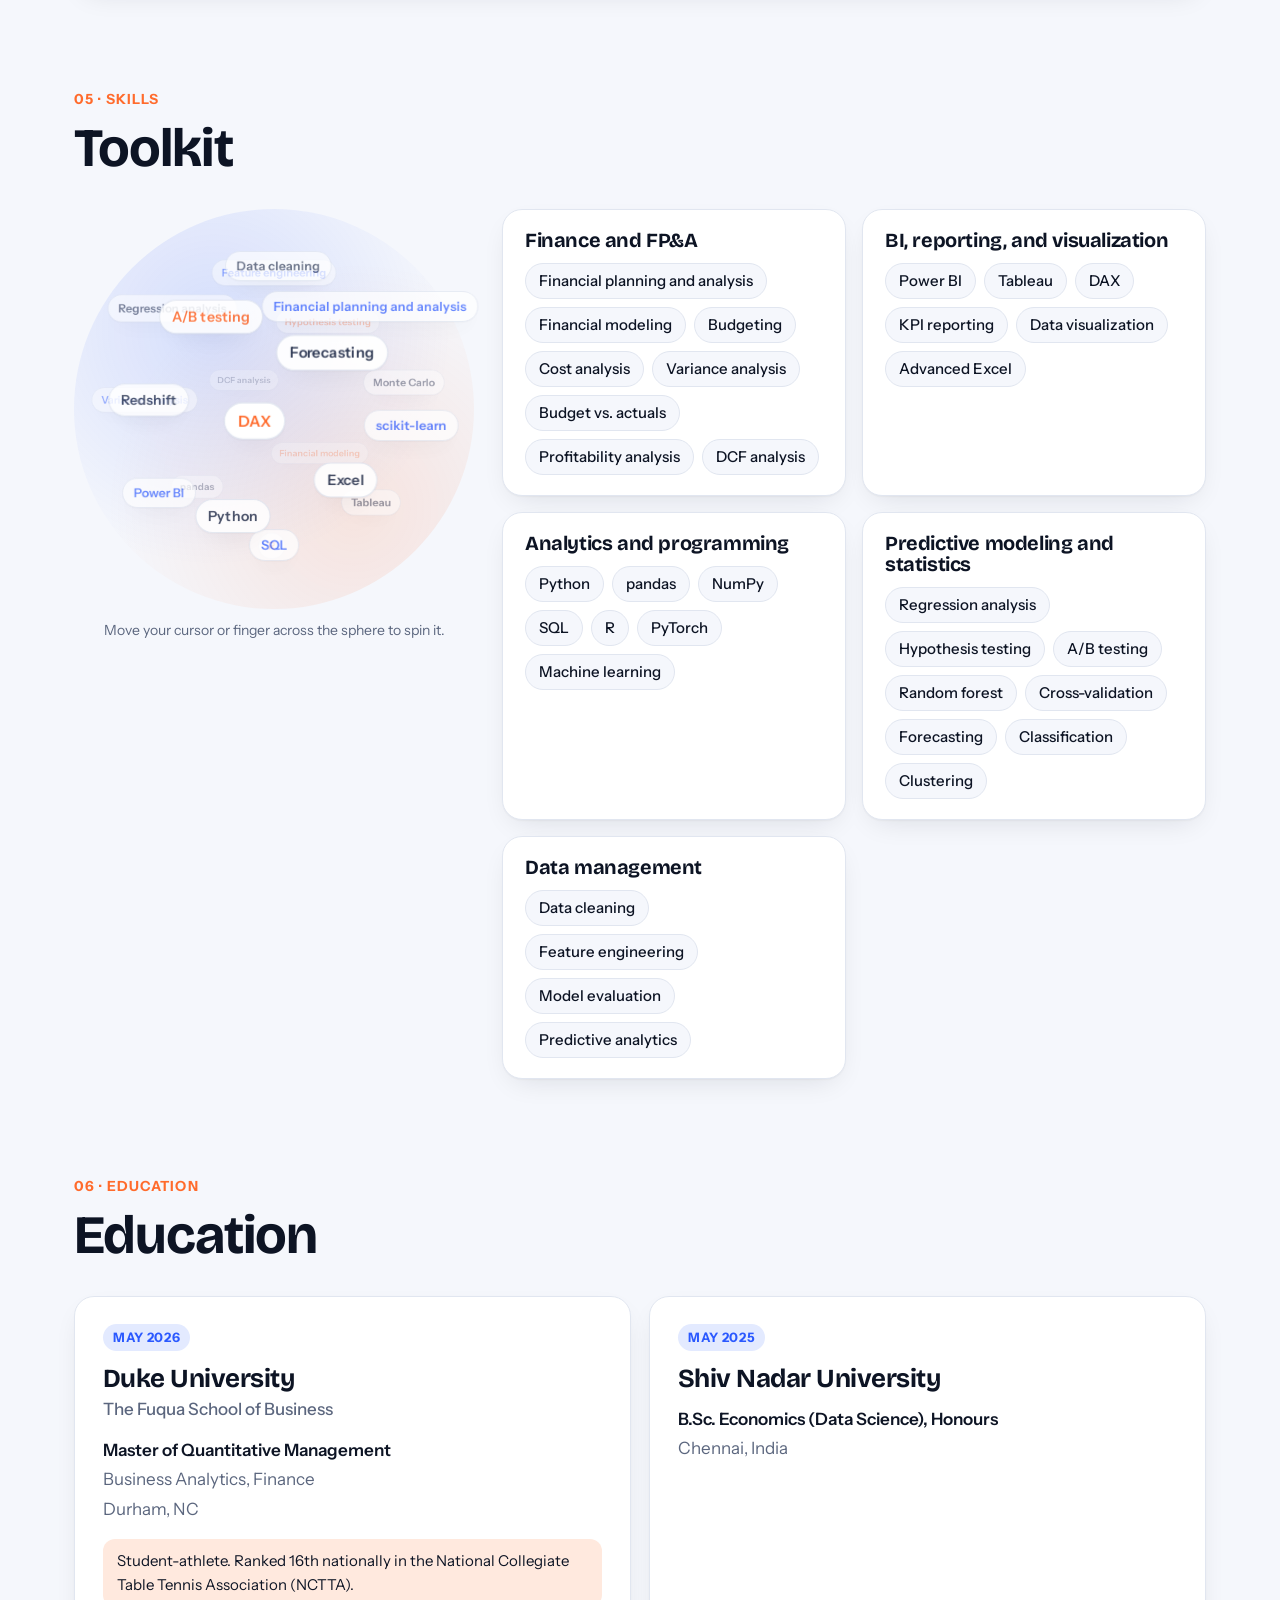
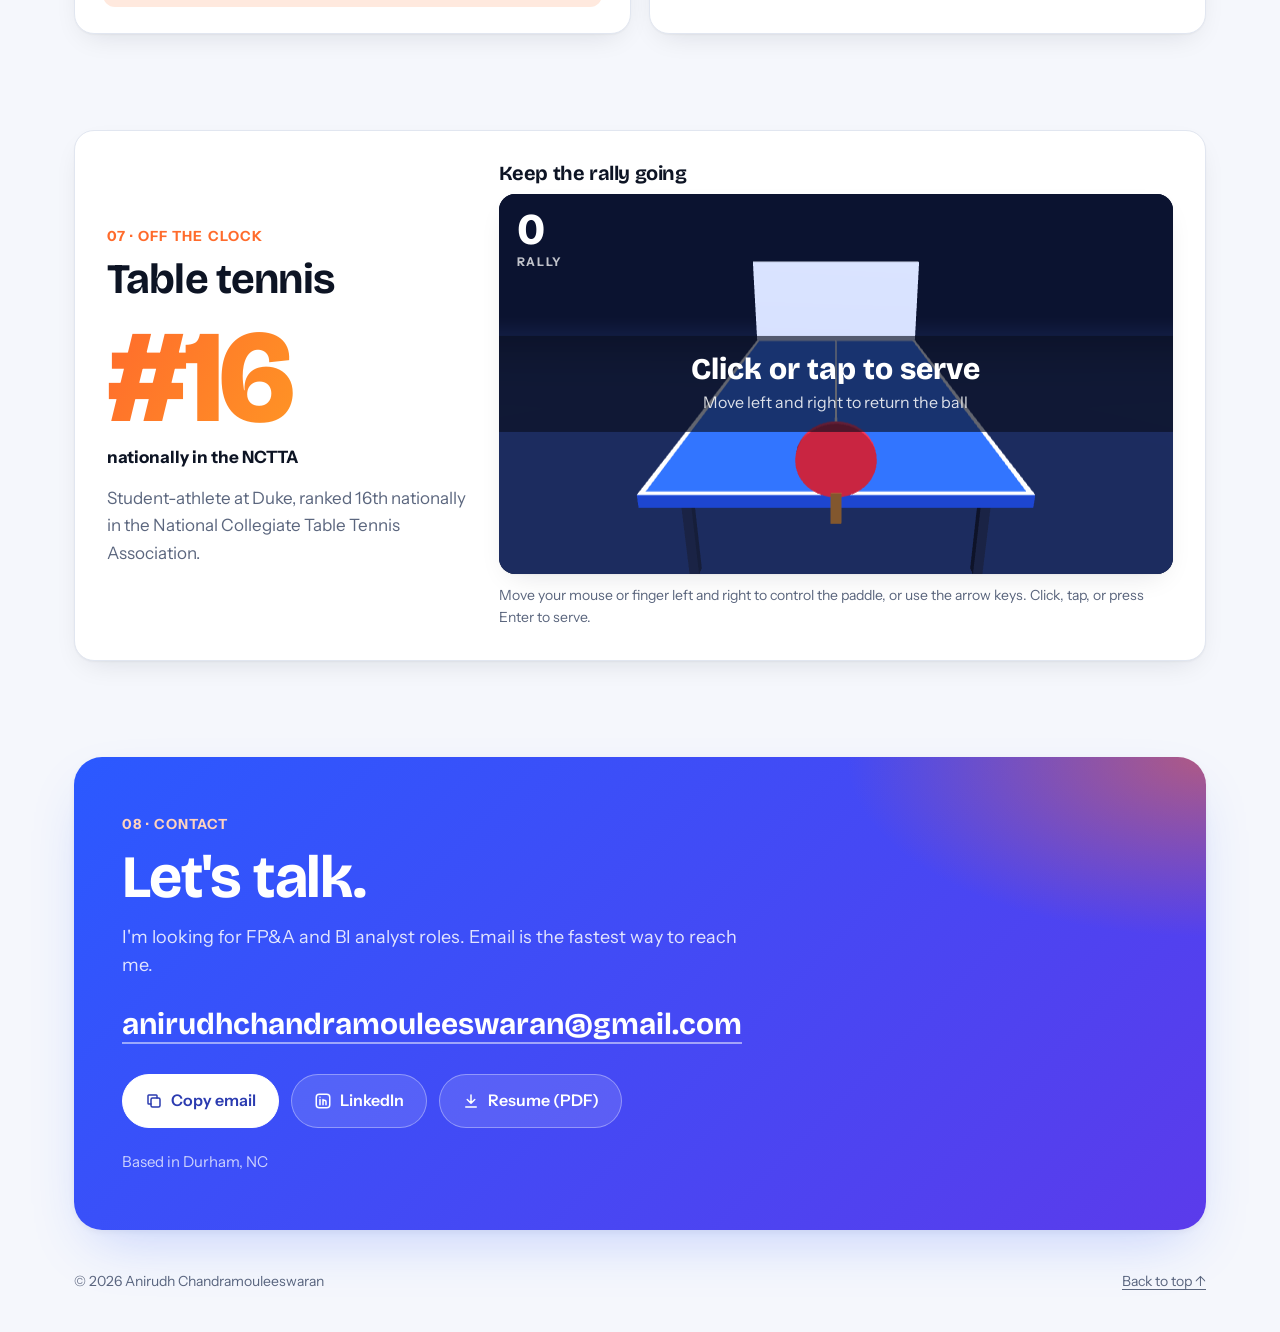
==== commit a58be710: "Add files via upload" ====
--- a/index.html
+++ b/index.html
@@ -38,7 +38,7 @@
           <svg class="i-moon" viewBox="0 0 24 24" aria-hidden="true"><path d="M20 14.5A8 8 0 0 1 9.5 4a8 8 0 1 0 10.5 10.5Z"/></svg>
           <svg class="i-sun" viewBox="0 0 24 24" aria-hidden="true"><circle cx="12" cy="12" r="4.2"/><path d="M12 2v2.5M12 19.5V22M2 12h2.5M19.5 12H22M4.9 4.9l1.8 1.8M17.3 17.3l1.8 1.8M4.9 19.1l1.8-1.8M17.3 6.7l1.8-1.8"/></svg>
         </button>
-        <a class="btn btn-sm btn-primary hide-sm" id="topResume" href="assets/resume.pdf" download>Resume</a>
+        <a class="btn btn-sm btn-primary hide-sm" id="topResume" href="resume.pdf" download>Resume</a>
         <button class="icon-btn menu-btn" id="menuBtn" type="button" aria-label="Open menu" aria-expanded="false" aria-controls="nav">
           <svg viewBox="0 0 24 24" aria-hidden="true"><path d="M4 7h16M4 12h16M4 17h16"/></svg>
         </button>
@@ -154,7 +154,7 @@
 
   <div class="toast" id="toast" role="status" aria-live="polite"></div>
 
-  <noscript><p class="wrap">This page needs JavaScript. You can still download the resume at <a href="assets/resume.pdf">assets/resume.pdf</a>.</p></noscript>
+  <noscript><p class="wrap">This page needs JavaScript. You can still download the resume at <a href="resume.pdf">resume.pdf</a>.</p></noscript>
   <script src="three.min.js"></script>
   <script src="script.js"></script>
 </body>
